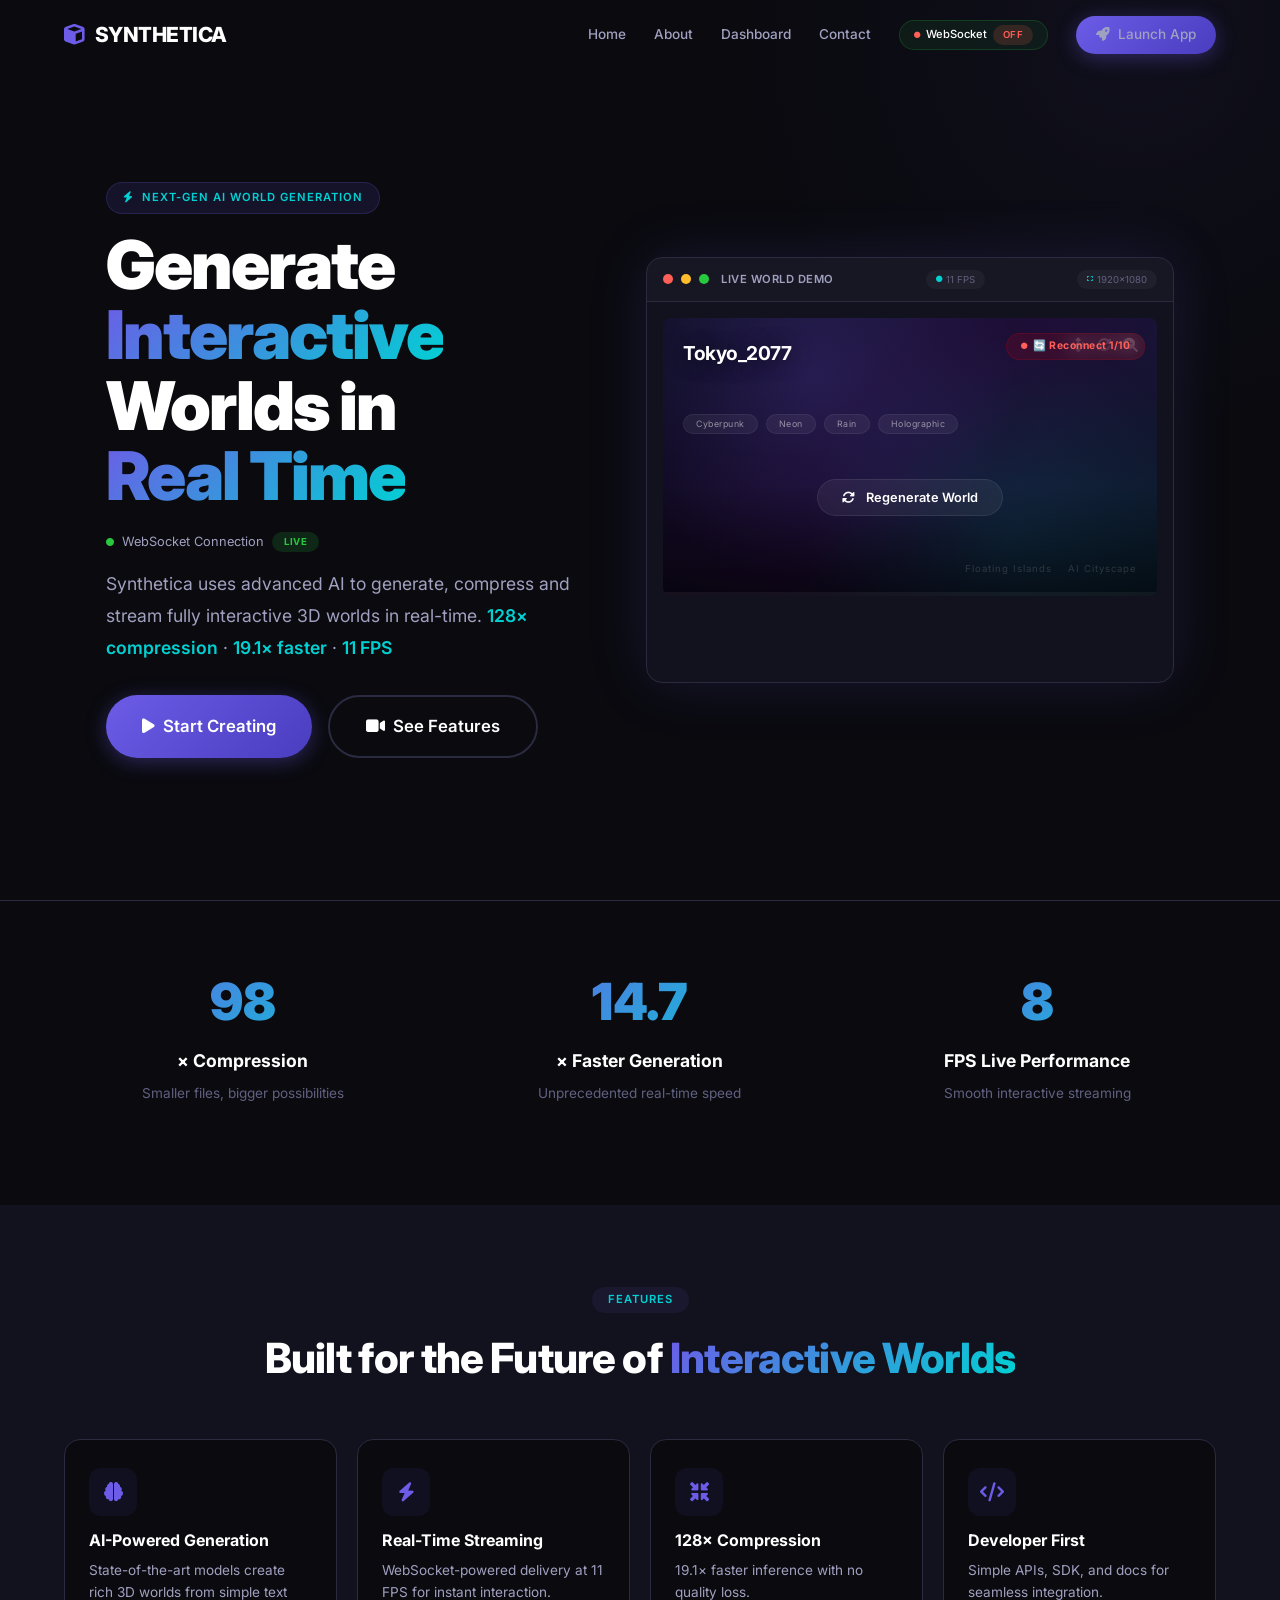
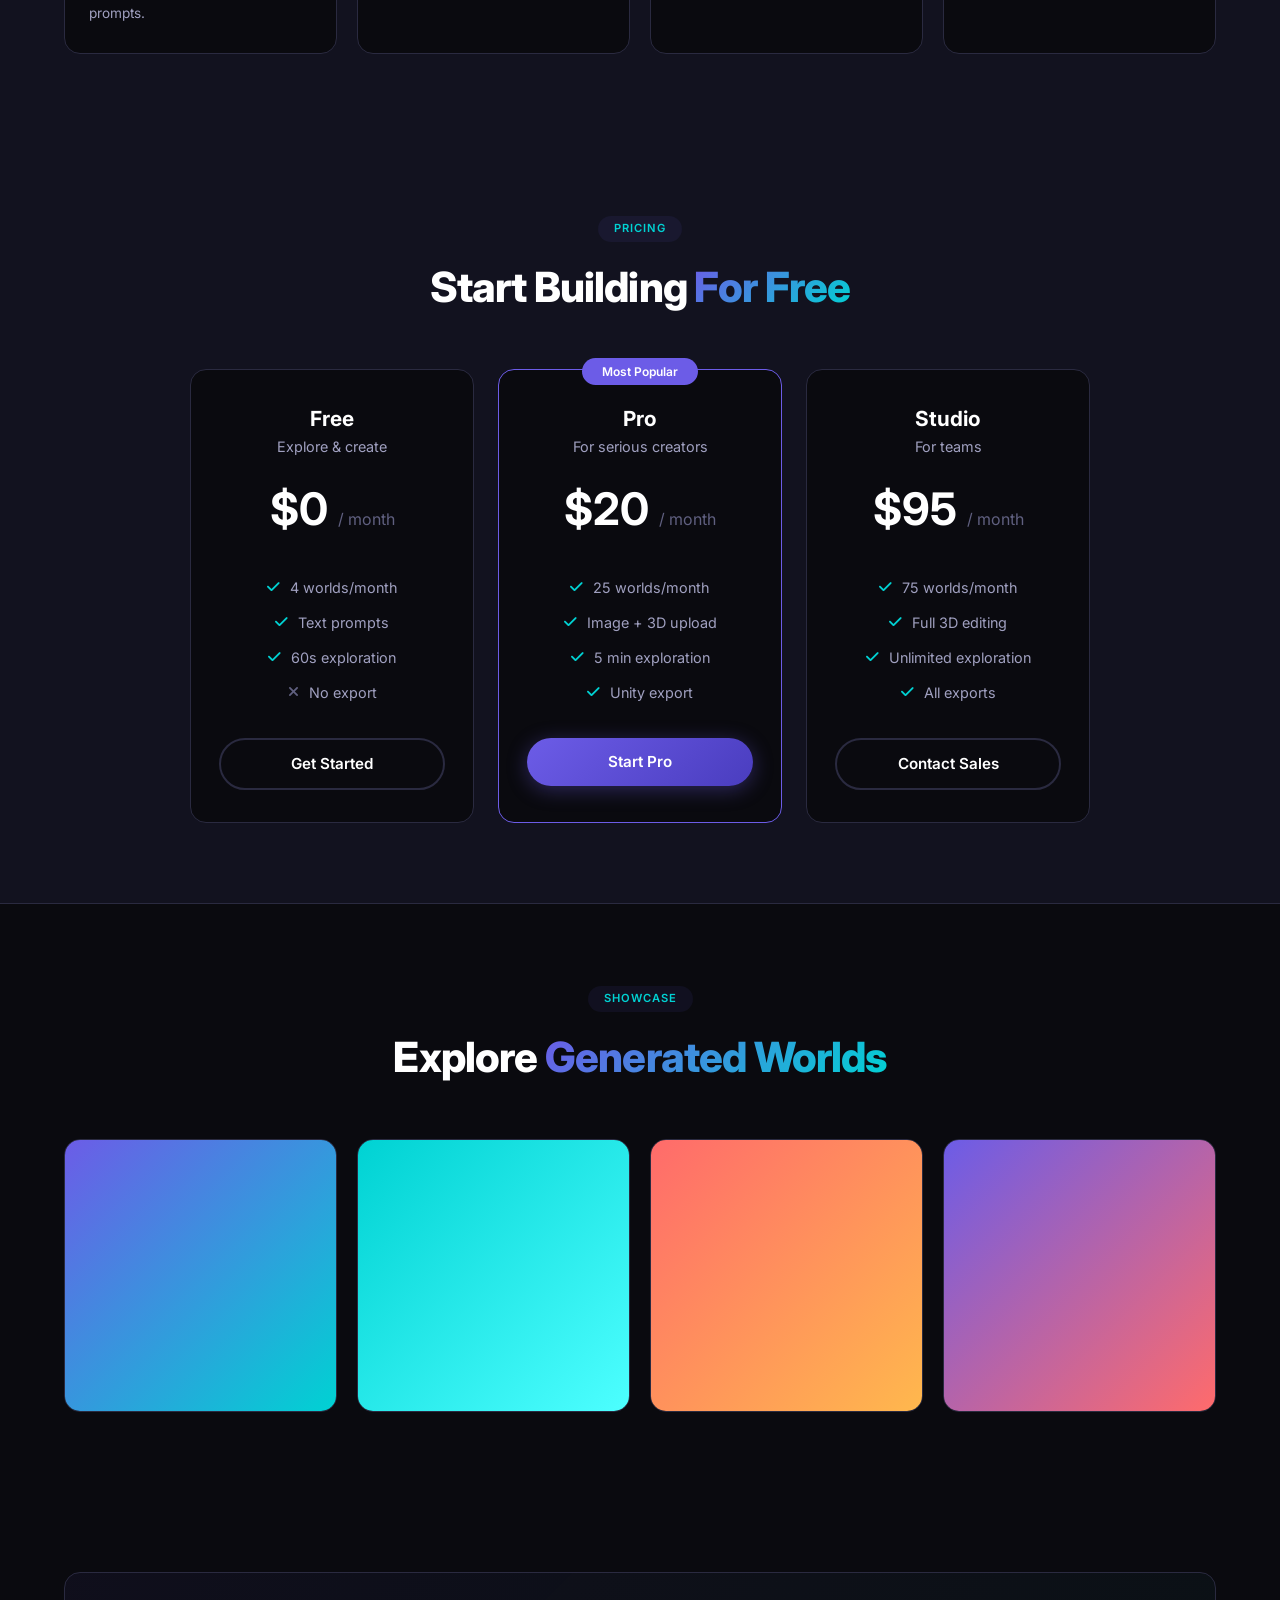
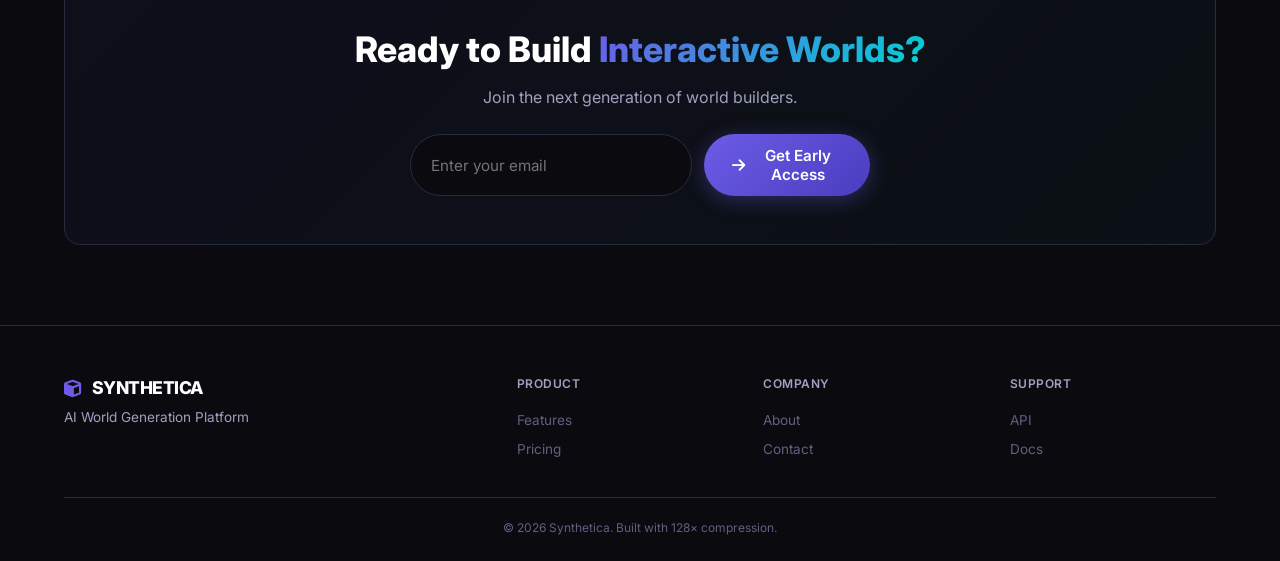
==== index.html @ f523c08d "Synthetica Deploy" ====
<!DOCTYPE html>
<html lang="en">
<head>
    <meta charset="UTF-8" />
    <meta name="viewport" content="width=device-width, initial-scale=1.0" />
    <title>Synthetica · AI World Generation</title>
    <meta name="description" content="Generate interactive 3D worlds in real-time using AI. 128× compression, WebSocket streaming, and 11 FPS performance." />
    <link href="https://fonts.googleapis.com/css2?family=Inter:wght@400;500;600;700;800;900&display=swap" rel="stylesheet" />
    <link rel="stylesheet" href="https://cdnjs.cloudflare.com/ajax/libs/font-awesome/6.5.0/css/all.min.css" />
    <link rel="stylesheet" href="static/css/style.css" />
</head>
<body>

<nav class="navbar" id="navbar">
    <div class="container">
        <a href="index.html" class="logo"><i class="fas fa-cube"></i> SYNTHETICA</a>
        <div class="nav-links">
            <a href="index.html">Home</a>
            <a href="about.html">About</a>
            <a href="dashboard.html">Dashboard</a>
            <a href="contact.html">Contact</a>
            <div class="websocket-badge" id="wsBadge">
                <i class="fas fa-circle"></i>
                <span>WebSocket</span>
                <span class="status live">LIVE</span>
            </div>
            <a href="dashboard.html" class="btn btn-primary btn-sm">
                <i class="fas fa-rocket"></i> Launch App
            </a>
        </div>
        <div class="hamburger" id="hamburger">
            <span></span><span></span><span></span>
        </div>
    </div>
</nav>

<section class="hero" id="hero">
    <div class="container">
        <div class="hero-grid">
            <div class="hero-content">
                <div class="badge"><i class="fas fa-bolt"></i> NEXT-GEN AI WORLD GENERATION</div>
                <h1>Generate<br /><span class="gradient-text">Interactive</span><br />Worlds in<br /><span class="gradient-text">Real Time</span></h1>
                <div class="hero-status">
                    <div class="status-indicator">
                        <i class="fas fa-circle"></i>
                        <span>WebSocket Connection</span>
                        <span class="status-badge live">LIVE</span>
                    </div>
                </div>
                <p class="hero-desc">
                    Synthetica uses advanced AI to generate, compress and stream fully interactive 3D worlds in real-time.
                    <span class="highlight">128× compression</span> · <span class="highlight">19.1× faster</span> · <span class="highlight">11 FPS</span>
                </p>
                <div class="hero-actions">
                    <a href="dashboard.html" class="btn btn-primary btn-lg"><i class="fas fa-play"></i> Start Creating</a>
                    <a href="#features" class="btn btn-outline btn-lg"><i class="fas fa-video"></i> See Features</a>
                </div>
            </div>
            <div class="hero-visual">
                <div class="demo-window">
                    <div class="demo-header">
                        <span class="dot red"></span><span class="dot yellow"></span><span class="dot green"></span>
                        <span class="demo-title">LIVE WORLD DEMO</span>
                        <span class="demo-badge"><i class="fas fa-circle"></i> 11 FPS</span>
                        <span class="demo-badge"><i class="fas fa-expand"></i> 1920×1080</span>
                    </div>
                    <div class="demo-content">
                        <div class="world-preview">
                            <div class="preview-scene" id="previewScene">
                                <div class="world-overlay">
                                    <div class="world-info">
                                        <span class="world-name" id="worldName">Tokyo_2077</span>
                                        <span class="world-controls">
                                            <i class="fas fa-arrows-alt" title="Pan"></i>
                                            <i class="fas fa-rotate" title="Rotate"></i>
                                            <i class="fas fa-search-plus" title="Zoom"></i>
                                        </span>
                                    </div>
                                    <div class="world-tags" id="worldTags">
                                        <span class="tag">Cyberpunk</span><span class="tag">Neon</span>
                                        <span class="tag">Rain</span><span class="tag">Holographic</span>
                                    </div>
                                    <div class="world-actions">
                                        <button class="world-btn" onclick="generateWorld()"><i class="fas fa-sync-alt"></i> Regenerate World</button>
                                    </div>
                                    <div class="world-watermark">
                                        <span>Floating Islands</span><span>AI Cityscape</span>
                                    </div>
                                </div>
                            </div>
                            <div class="preview-overlay"><span class="live-badge"><i class="fas fa-circle"></i> LIVE</span></div>
                            <div class="generation-progress"><div class="bar" id="progressBar"></div></div>
                            <div class="generation-stage" id="generationStage">🧠 Generating...</div>
                        </div>
                    </div>
                </div>
            </div>
        </div>
    </div>
</section>

<section class="stats" id="stats">
    <div class="container">
        <div class="stats-grid">
            <div class="stat-card">
                <div class="stat-number" data-count="128">0</div>
                <span class="stat-label">× Compression</span>
                <p class="stat-desc">Smaller files, bigger possibilities</p>
            </div>
            <div class="stat-card">
                <div class="stat-number" data-count="19.1">0</div>
                <span class="stat-label">× Faster Generation</span>
                <p class="stat-desc">Unprecedented real-time speed</p>
            </div>
            <div class="stat-card">
                <div class="stat-number" data-count="11">0</div>
                <span class="stat-label">FPS Live Performance</span>
                <p class="stat-desc">Smooth interactive streaming</p>
            </div>
        </div>
    </div>
</section>

<section class="features" id="features">
    <div class="container">
        <div class="section-header">
            <span class="section-tag">Features</span>
            <h2>Built for the Future of <span class="gradient-text">Interactive Worlds</span></h2>
        </div>
        <div class="features-grid">
            <div class="feature-card">
                <div class="feature-icon"><i class="fas fa-brain"></i></div>
                <h3>AI-Powered Generation</h3>
                <p>State-of-the-art models create rich 3D worlds from simple text prompts.</p>
            </div>
            <div class="feature-card">
                <div class="feature-icon"><i class="fas fa-bolt"></i></div>
                <h3>Real-Time Streaming</h3>
                <p>WebSocket-powered delivery at 11 FPS for instant interaction.</p>
            </div>
            <div class="feature-card">
                <div class="feature-icon"><i class="fas fa-compress-arrows-alt"></i></div>
                <h3>128× Compression</h3>
                <p>19.1× faster inference with no quality loss.</p>
            </div>
            <div class="feature-card">
                <div class="feature-icon"><i class="fas fa-code"></i></div>
                <h3>Developer First</h3>
                <p>Simple APIs, SDK, and docs for seamless integration.</p>
            </div>
        </div>
    </div>
</section>

<section class="pricing" id="pricing">
    <div class="container">
        <div class="section-header">
            <span class="section-tag">Pricing</span>
            <h2>Start Building <span class="gradient-text">For Free</span></h2>
        </div>
        <div class="pricing-grid">
            <div class="pricing-card">
                <div class="pricing-header"><h4>Free</h4><p>Explore & create</p></div>
                <div class="pricing-price">$0 <span>/ month</span></div>
                <ul>
                    <li><i class="fas fa-check"></i> 4 worlds/month</li>
                    <li><i class="fas fa-check"></i> Text prompts</li>
                    <li><i class="fas fa-check"></i> 60s exploration</li>
                    <li><i class="fas fa-xmark"></i> No export</li>
                </ul>
                <a href="dashboard.html" class="btn btn-outline">Get Started</a>
            </div>
            <div class="pricing-card popular">
                <div class="popular-badge">Most Popular</div>
                <div class="pricing-header"><h4>Pro</h4><p>For serious creators</p></div>
                <div class="pricing-price">$20 <span>/ month</span></div>
                <ul>
                    <li><i class="fas fa-check"></i> 25 worlds/month</li>
                    <li><i class="fas fa-check"></i> Image + 3D upload</li>
                    <li><i class="fas fa-check"></i> 5 min exploration</li>
                    <li><i class="fas fa-check"></i> Unity export</li>
                </ul>
                <a href="dashboard.html" class="btn btn-primary">Start Pro</a>
            </div>
            <div class="pricing-card">
                <div class="pricing-header"><h4>Studio</h4><p>For teams</p></div>
                <div class="pricing-price">$95 <span>/ month</span></div>
                <ul>
                    <li><i class="fas fa-check"></i> 75 worlds/month</li>
                    <li><i class="fas fa-check"></i> Full 3D editing</li>
                    <li><i class="fas fa-check"></i> Unlimited exploration</li>
                    <li><i class="fas fa-check"></i> All exports</li>
                </ul>
                <a href="contact.html" class="btn btn-outline">Contact Sales</a>
            </div>
        </div>
    </div>
</section>

<section class="showcase" id="showcase">
    <div class="container">
        <div class="section-header">
            <span class="section-tag">Showcase</span>
            <h2>Explore <span class="gradient-text">Generated Worlds</span></h2>
        </div>
        <div class="gallery">
            <div class="gallery-item"><div class="gallery-thumb" style="background:linear-gradient(135deg,#6C5CE7,#00D2D3);"></div><div class="gallery-overlay"><p>Cyberpunk Tokyo</p><span>2.3s generation</span></div></div>
            <div class="gallery-item"><div class="gallery-thumb" style="background:linear-gradient(135deg,#00D2D3,#4DFFFF);"></div><div class="gallery-overlay"><p>Mystical Forest</p><span>1.8s generation</span></div></div>
            <div class="gallery-item"><div class="gallery-thumb" style="background:linear-gradient(135deg,#FF6B6B,#FFB84D);"></div><div class="gallery-overlay"><p>Space Station</p><span>3.1s generation</span></div></div>
            <div class="gallery-item"><div class="gallery-thumb" style="background:linear-gradient(135deg,#6C5CE7,#FF6B6B);"></div><div class="gallery-overlay"><p>Ancient Ruins</p><span>2.7s generation</span></div></div>
        </div>
    </div>
</section>

<section class="cta">
    <div class="container">
        <div class="cta-box">
            <h2>Ready to Build <span class="gradient-text">Interactive Worlds?</span></h2>
            <p>Join the next generation of world builders.</p>
            <form id="subscribeForm">
                <input type="email" placeholder="Enter your email" required />
                <button type="submit" class="btn btn-primary"><i class="fas fa-arrow-right"></i> Get Early Access</button>
            </form>
        </div>
    </div>
</section>

<footer class="footer">
    <div class="container">
        <div class="footer-grid">
            <div class="footer-brand">
                <a href="index.html" class="logo"><i class="fas fa-cube"></i> SYNTHETICA</a>
                <p>AI World Generation Platform</p>
            </div>
            <div class="footer-links"><h5>Product</h5><a href="index.html#features">Features</a><a href="index.html#pricing">Pricing</a></div>
            <div class="footer-links"><h5>Company</h5><a href="about.html">About</a><a href="contact.html">Contact</a></div>
            <div class="footer-links"><h5>Support</h5><a href="contact.html">API</a><a href="contact.html">Docs</a></div>
        </div>
        <div class="footer-bottom"><p>&copy; 2026 Synthetica. Built with 128× compression.</p></div>
    </div>
</footer>

<script src="static/js/main.js"></script>
<script src="static/js/websocket.js"></script>
<script src="static/js/world_controls.js"></script>
</body>
</html>
---- static/css/style.css ----
:root {
    --primary: #6C5CE7;
    --primary-dark: #4A3DBF;
    --secondary: #00D2D3;
    --bg-dark: #0A0A0F;
    --bg-card: #12121F;
    --text-primary: #FFFFFF;
    --text-secondary: #A0A0C0;
    --text-muted: #606080;
    --border-color: #2A2A40;
    --font: 'Inter', -apple-system, sans-serif;
    --radius: 16px;
    --radius-sm: 8px;
    --transition: 0.3s cubic-bezier(0.4, 0, 0.2, 1);
}
* { margin: 0; padding: 0; box-sizing: border-box; }
html { scroll-behavior: smooth; }
body {
    font-family: var(--font);
    background: var(--bg-dark);
    color: var(--text-primary);
    line-height: 1.6;
    -webkit-font-smoothing: antialiased;
    overflow-x: hidden;
}
.container { max-width: 1200px; margin: 0 auto; padding: 0 24px; }
.btn {
    display: inline-flex; align-items: center; justify-content: center;
    gap: 8px; padding: 12px 28px; border-radius: 50px;
    font-weight: 600; font-size: 0.95rem; text-decoration: none;
    transition: var(--transition); border: none; cursor: pointer;
    font-family: var(--font);
}
.btn-primary {
    background: linear-gradient(135deg, var(--primary), var(--primary-dark));
    color: white; box-shadow: 0 4px 20px rgba(108, 92, 231, 0.35);
}
.btn-primary:hover { transform: translateY(-2px); box-shadow: 0 8px 40px rgba(108, 92, 231, 0.5); }
.btn-primary:active { transform: scale(0.97); }
.btn-outline {
    background: transparent; color: var(--text-primary);
    border: 2px solid var(--border-color);
}
.btn-outline:hover { border-color: var(--primary); color: var(--primary); }
.btn-sm { padding: 8px 20px; font-size: 0.85rem; }
.btn-lg { padding: 16px 36px; font-size: 1.05rem; }
.btn:disabled { opacity: 0.5; cursor: not-allowed; transform: none !important; }
.badge {
    display: inline-flex; align-items: center; gap: 8px;
    background: rgba(108, 92, 231, 0.12);
    border: 1px solid rgba(108, 92, 231, 0.2);
    padding: 6px 16px; border-radius: 50px;
    font-size: 0.7rem; font-weight: 600;
    color: var(--secondary); text-transform: uppercase;
    letter-spacing: 1px;
}
.gradient-text {
    background: linear-gradient(135deg, var(--primary), var(--secondary));
    -webkit-background-clip: text; -webkit-text-fill-color: transparent;
    background-clip: text;
}
.highlight { color: var(--secondary); font-weight: 600; }
.navbar {
    position: fixed; top: 0; left: 0; right: 0; z-index: 1000;
    padding: 16px 0; transition: var(--transition); background: transparent;
}
.navbar.scrolled {
    background: rgba(10, 10, 15, 0.92);
    backdrop-filter: blur(20px);
    border-bottom: 1px solid var(--border-color);
}
.navbar .container { display: flex; justify-content: space-between; align-items: center; }
.logo {
    font-size: 1.3rem; font-weight: 800; color: white;
    text-decoration: none; display: flex; align-items: center;
    gap: 10px; letter-spacing: -0.5px;
}
.logo i { color: var(--primary); }
.nav-links {
    display: flex; align-items: center; gap: 28px;
}
.nav-links a {
    color: var(--text-secondary); text-decoration: none;
    font-size: 0.85rem; font-weight: 500; transition: var(--transition);
}
.nav-links a:hover { color: white; }
.websocket-badge {
    display: flex; align-items: center; gap: 6px;
    background: rgba(40, 200, 64, 0.08);
    border: 1px solid rgba(40, 200, 64, 0.2);
    padding: 4px 14px; border-radius: 50px;
    font-size: 0.7rem; font-weight: 500;
}
.websocket-badge i { font-size: 0.4rem; color: #28C840; }
.websocket-badge .status {
    padding: 2px 10px; border-radius: 50px;
    font-weight: 600; font-size: 0.6rem; letter-spacing: 0.5px;
}
.websocket-badge .status.live { background: rgba(40, 200, 64, 0.15); color: #28C840; }
.websocket-badge .status.off { background: rgba(255, 95, 87, 0.15); color: #FF5F57; }
.hamburger {
    display: none; flex-direction: column; gap: 5px; cursor: pointer; padding: 4px;
}
.hamburger span { width: 25px; height: 2px; background: white; transition: var(--transition); }
.hamburger.active span:nth-child(1) { transform: rotate(45deg) translate(5px, 5px); }
.hamburger.active span:nth-child(2) { opacity: 0; }
.hamburger.active span:nth-child(3) { transform: rotate(-45deg) translate(5px, -5px); }
.hero {
    min-height: 100vh; display: flex; align-items: center;
    padding: 120px 0 80px; position: relative; overflow: hidden;
}
.hero::before {
    content: ''; position: absolute; top: -40%; right: -20%;
    width: 800px; height: 800px;
    background: radial-gradient(circle, rgba(108, 92, 231, 0.06), transparent 70%);
    pointer-events: none;
}
.hero-grid {
    display: grid; grid-template-columns: 1fr 1.1fr;
    gap: 60px; align-items: center; position: relative; z-index: 1;
}
.hero-content h1 {
    font-size: 4.2rem; font-weight: 900; line-height: 1.05;
    margin: 16px 0 20px; letter-spacing: -0.03em;
}
.hero-status {
    display: flex; align-items: center; gap: 12px; margin: 8px 0 16px;
}
.status-indicator {
    display: flex; align-items: center; gap: 8px;
    font-size: 0.8rem; color: var(--text-secondary);
}
.status-indicator i {
    font-size: 0.5rem; color: #28C840;
    animation: pulse 2s ease-in-out infinite;
}
@keyframes pulse { 0%, 100% { opacity: 1; } 50% { opacity: 0.2; } }
.status-badge {
    padding: 2px 12px; border-radius: 50px; font-size: 0.6rem;
    font-weight: 700; letter-spacing: 0.5px;
}
.status-badge.live { background: rgba(40, 200, 64, 0.15); color: #28C840; }
.hero-desc {
    color: var(--text-secondary); font-size: 1.1rem;
    max-width: 480px; line-height: 1.8;
}
.hero-actions { display: flex; gap: 16px; margin-top: 32px; flex-wrap: wrap; }
.demo-window {
    background: var(--bg-card); border-radius: var(--radius);
    border: 1px solid var(--border-color); overflow: hidden;
    box-shadow: 0 0 60px rgba(108, 92, 231, 0.15);
}
.demo-header {
    padding: 12px 16px; background: rgba(255, 255, 255, 0.02);
    border-bottom: 1px solid var(--border-color);
    display: flex; align-items: center; gap: 8px; flex-wrap: wrap;
}
.dot { width: 10px; height: 10px; border-radius: 50%; display: inline-block; }
.dot.red { background: #FF5F57; }
.dot.yellow { background: #FFBD2E; }
.dot.green { background: #28C840; }
.demo-title {
    color: var(--text-secondary); font-size: 0.7rem;
    font-weight: 600; margin-left: 4px; letter-spacing: 0.5px;
}
.demo-badge {
    margin-left: auto; display: inline-flex; align-items: center;
    gap: 4px; font-size: 0.6rem; color: var(--text-muted);
    background: rgba(255, 255, 255, 0.04); padding: 2px 10px;
    border-radius: 50px;
}
.demo-badge i { font-size: 0.4rem; color: var(--secondary); }
.demo-content { padding: 16px; min-height: 380px; }
.world-preview {
    width: 100%; aspect-ratio: 16/9;
    background: linear-gradient(135deg, #0a0a1a, #1a0a2e, #0a1a2a);
    border-radius: var(--radius-sm); position: relative; overflow: hidden;
}
.preview-scene {
    width: 100%; height: 100%; position: relative;
    transition: transform 0.5s ease;
    background-image: radial-gradient(circle at 30% 20%, rgba(108, 92, 231, 0.2), transparent 50%), radial-gradient(circle at 70% 80%, rgba(0, 210, 211, 0.12), transparent 50%);
    background-size: cover; background-position: center;
}
.preview-scene::before {
    content: ''; position: absolute; inset: 0;
    background: linear-gradient(0deg, rgba(0, 0, 0, 0.6) 0%, transparent 40%), linear-gradient(180deg, rgba(108, 92, 231, 0.05) 0%, transparent 50%);
    pointer-events: none;
}
.world-overlay {
    position: absolute; inset: 0;
    display: flex; flex-direction: column; justify-content: space-between;
    padding: 20px;
}
.world-overlay>* { pointer-events: auto; }
.world-info { display: flex; justify-content: space-between; align-items: flex-start; }
.world-name { font-size: 1.2rem; font-weight: 700; color: white; text-shadow: 0 2px 20px rgba(0, 0, 0, 0.8); letter-spacing: -0.5px; }
.world-controls { display: flex; gap: 12px; color: rgba(255, 255, 255, 0.6); font-size: 0.9rem; }
.world-controls i { cursor: pointer; transition: var(--transition); }
.world-controls i:hover { color: white; transform: scale(1.1); }
.world-tags { display: flex; gap: 8px; flex-wrap: wrap; }
.world-tags .tag { padding: 2px 12px; border-radius: 50px; background: rgba(255, 255, 255, 0.06); border: 1px solid rgba(255, 255, 255, 0.06); font-size: 0.55rem; color: rgba(255, 255, 255, 0.5); letter-spacing: 0.5px; }
.world-actions { display: flex; justify-content: center; }
.world-btn { background: rgba(255, 255, 255, 0.06); backdrop-filter: blur(10px); border: 1px solid rgba(255, 255, 255, 0.08); color: white; padding: 10px 24px; border-radius: 50px; font-size: 0.8rem; font-weight: 600; cursor: pointer; transition: var(--transition); font-family: var(--font); }
.world-btn:hover { background: rgba(108, 92, 231, 0.2); border-color: var(--primary); transform: scale(1.02); }
.world-btn:disabled { opacity: 0.5; cursor: not-allowed; transform: none !important; }
.world-btn i { margin-right: 8px; }
.world-watermark { display: flex; gap: 16px; justify-content: flex-end; font-size: 0.6rem; color: rgba(255, 255, 255, 0.15); letter-spacing: 1px; }
.preview-overlay { position: absolute; top: 12px; right: 12px; pointer-events: none; }
.live-badge { display: inline-flex; align-items: center; gap: 6px; background: rgba(255, 0, 0, 0.12); backdrop-filter: blur(10px); border: 1px solid rgba(255, 0, 0, 0.15); padding: 4px 14px; border-radius: 50px; font-size: 0.65rem; font-weight: 700; color: #FF5F57; letter-spacing: 0.5px; }
.live-badge i { font-size: 0.4rem; animation: pulse 1.5s ease-in-out infinite; }
.generation-progress { position: absolute; bottom: 0; left: 0; right: 0; height: 4px; background: rgba(255, 255, 255, 0.05); overflow: hidden; }
.generation-progress .bar { height: 100%; width: 0%; background: linear-gradient(90deg, var(--primary), var(--secondary)); transition: width 0.5s ease; }
.generation-stage { position: absolute; bottom: 50px; left: 50%; transform: translateX(-50%); font-size: 0.7rem; color: rgba(255, 255, 255, 0.6); background: rgba(0, 0, 0, 0.6); padding: 4px 16px; border-radius: 50px; backdrop-filter: blur(10px); display: none; }
.stats { padding: 40px 0 80px; border-top: 1px solid var(--border-color); }
.stats-grid { display: grid; grid-template-columns: repeat(3, 1fr); gap: 40px; text-align: center; }
.stat-card { padding: 20px; }
.stat-number { font-size: 3.2rem; font-weight: 900; background: linear-gradient(135deg, var(--primary), var(--secondary)); -webkit-background-clip: text; -webkit-text-fill-color: transparent; background-clip: text; }
.stat-label { display: block; font-size: 1.1rem; font-weight: 700; color: white; margin: 4px 0; }
.stat-desc { font-size: 0.85rem; color: var(--text-muted); max-width: 260px; margin: 8px auto 0; }
.features { padding: 80px 0; background: var(--bg-card); }
.section-header { text-align: center; margin-bottom: 48px; }
.section-tag { display: inline-block; background: rgba(108, 92, 231, 0.08); color: var(--secondary); padding: 4px 16px; border-radius: 50px; font-size: 0.7rem; font-weight: 600; text-transform: uppercase; letter-spacing: 1px; }
.section-header h2 { font-size: 2.6rem; font-weight: 800; margin: 12px 0; letter-spacing: -0.02em; }
.features-grid { display: grid; grid-template-columns: repeat(4, 1fr); gap: 20px; }
.feature-card { background: var(--bg-dark); border: 1px solid var(--border-color); border-radius: var(--radius); padding: 28px 24px; transition: var(--transition); }
.feature-card:hover { transform: translateY(-4px); border-color: rgba(108, 92, 231, 0.2); box-shadow: 0 0 60px rgba(108, 92, 231, 0.1); }
.feature-icon { width: 48px; height: 48px; border-radius: 12px; background: rgba(108, 92, 231, 0.08); display: flex; align-items: center; justify-content: center; font-size: 1.2rem; color: var(--primary); margin-bottom: 12px; }
.feature-card h3 { font-size: 1rem; font-weight: 700; margin-bottom: 6px; }
.feature-card p { color: var(--text-secondary); font-size: 0.85rem; line-height: 1.6; }
.showcase { padding: 80px 0; }
.gallery { display: grid; grid-template-columns: repeat(4, 1fr); gap: 20px; }
.gallery-item { position: relative; border-radius: var(--radius); overflow: hidden; aspect-ratio: 1; background: var(--bg-card); border: 1px solid var(--border-color); cursor: pointer; transition: var(--transition); }
.gallery-item:hover { transform: scale(1.02); border-color: rgba(108, 92, 231, 0.3); }
.gallery-thumb { width: 100%; height: 100%; transition: var(--transition); }
.gallery-item:hover .gallery-thumb { transform: scale(1.1); }
.gallery-overlay { position: absolute; bottom: 0; left: 0; right: 0; padding: 20px; background: linear-gradient(transparent, rgba(0, 0, 0, 0.8)); opacity: 0; transition: var(--transition); }
.gallery-item:hover .gallery-overlay { opacity: 1; }
.gallery-overlay p { font-weight: 600; font-size: 0.95rem; }
.gallery-overlay span { font-size: 0.75rem; color: var(--text-secondary); display: flex; align-items: center; gap: 4px; margin-top: 4px; }
.pricing { padding: 80px 0; background: var(--bg-card); border-bottom: 1px solid var(--border-color); }
.pricing-grid { display: grid; grid-template-columns: repeat(3, 1fr); gap: 24px; max-width: 900px; margin: 0 auto; }
.pricing-card { background: var(--bg-dark); border: 1px solid var(--border-color); border-radius: var(--radius); padding: 32px 28px; text-align: center; transition: var(--transition); }
.pricing-card:hover { transform: translateY(-4px); }
.pricing-card.popular { border-color: var(--primary); position: relative; }
.popular-badge { position: absolute; top: -12px; left: 50%; transform: translateX(-50%); background: var(--primary); color: white; padding: 4px 20px; border-radius: 50px; font-size: 0.75rem; font-weight: 600; }
.pricing-header h4 { font-size: 1.3rem; }
.pricing-header p { color: var(--text-secondary); font-size: 0.9rem; }
.pricing-price { font-size: 2.8rem; font-weight: 700; margin: 16px 0 24px; }
.pricing-price span { font-size: 1rem; font-weight: 400; color: var(--text-muted); }
.pricing-card ul { list-style: none; margin-bottom: 28px; }
.pricing-card ul li { padding: 6px 0; color: var(--text-secondary); font-size: 0.9rem; display: flex; align-items: center; gap: 10px; justify-content: center; }
.pricing-card ul li i.fa-check { color: var(--secondary); }
.pricing-card ul li i.fa-xmark { color: var(--text-muted); }
.pricing-card .btn { width: 100%; justify-content: center; }
.cta { padding: 80px 0; }
.cta-box { background: linear-gradient(135deg, rgba(108, 92, 231, 0.06), rgba(0, 210, 211, 0.03)); border: 1px solid var(--border-color); border-radius: var(--radius); padding: 48px; text-align: center; }
.cta-box h2 { font-size: 2.2rem; font-weight: 800; margin-bottom: 8px; }
.cta-box p { color: var(--text-secondary); margin-bottom: 24px; }
#subscribeForm { display: flex; gap: 12px; max-width: 460px; margin: 0 auto; }
#subscribeForm input { flex: 1; padding: 14px 20px; border-radius: 50px; border: 1px solid var(--border-color); background: var(--bg-dark); color: white; font-size: 0.95rem; font-family: var(--font); transition: var(--transition); }
#subscribeForm input:focus { outline: none; border-color: var(--primary); box-shadow: 0 0 0 3px rgba(108, 92, 231, 0.1); }
.footer { padding: 48px 0 24px; border-top: 1px solid var(--border-color); }
.footer-grid { display: grid; grid-template-columns: 2fr 1fr 1fr 1fr; gap: 40px; margin-bottom: 32px; }
.footer-brand .logo { font-size: 1.1rem; }
.footer-brand p { color: var(--text-secondary); font-size: 0.85rem; margin-top: 4px; }
.footer-links h5 { font-size: 0.75rem; font-weight: 600; text-transform: uppercase; letter-spacing: 0.5px; color: var(--text-secondary); margin-bottom: 12px; }
.footer-links a { display: block; color: var(--text-muted); text-decoration: none; font-size: 0.85rem; padding: 4px 0; transition: var(--transition); }
.footer-links a:hover { color: white; }
.footer-bottom { padding-top: 20px; border-top: 1px solid var(--border-color); text-align: center; color: var(--text-muted); font-size: 0.75rem; }
@media (max-width: 1024px) {
    .hero-grid { grid-template-columns: 1fr; text-align: center; }
    .hero-content h1 { font-size: 3.2rem; }
    .hero-desc { margin: 0 auto; }
    .hero-actions { justify-content: center; }
    .hero-status { justify-content: center; }
    .features-grid { grid-template-columns: repeat(2, 1fr); }
    .pricing-grid { grid-template-columns: 1fr; max-width: 400px; }
    .gallery { grid-template-columns: repeat(2, 1fr); }
}
@media (max-width: 768px) {
    .nav-links { display: none; flex-direction: column; background: var(--bg-dark); padding: 24px; border-radius: var(--radius); border: 1px solid var(--border-color); position: absolute; top: 70px; right: 16px; min-width: 220px; gap: 16px; box-shadow: 0 20px 60px rgba(0, 0, 0, 0.5); }
    .nav-links.active { display: flex; }
    .hamburger { display: flex; }
    .hero-content h1 { font-size: 2.4rem; }
    .stats-grid { grid-template-columns: 1fr; gap: 20px; }
    .features-grid { grid-template-columns: 1fr; max-width: 400px; margin: 0 auto; }
    .footer-grid { grid-template-columns: 1fr; text-align: center; }
    #subscribeForm { flex-direction: column; }
    .cta-box { padding: 32px 20px; }
    .cta-box h2 { font-size: 1.6rem; }
    .gallery { grid-template-columns: 1fr 1fr; }
    .dashboard-grid { grid-template-columns: 1fr !important; }
    .dashboard-header { flex-direction: column; align-items: flex-start; }
    .generate-bar { flex-direction: column; }
}
@media (max-width: 480px) {
    .hero-content h1 { font-size: 1.8rem; }
    .demo-content { min-height: 200px; padding: 8px; }
    .world-controls { display: none; }
    .world-tags .tag { font-size: 0.45rem; padding: 1px 8px; }
    .world-btn { font-size: 0.7rem; padding: 8px 16px; }
    .gallery { grid-template-columns: 1fr; max-width: 320px; margin: 0 auto; }
}
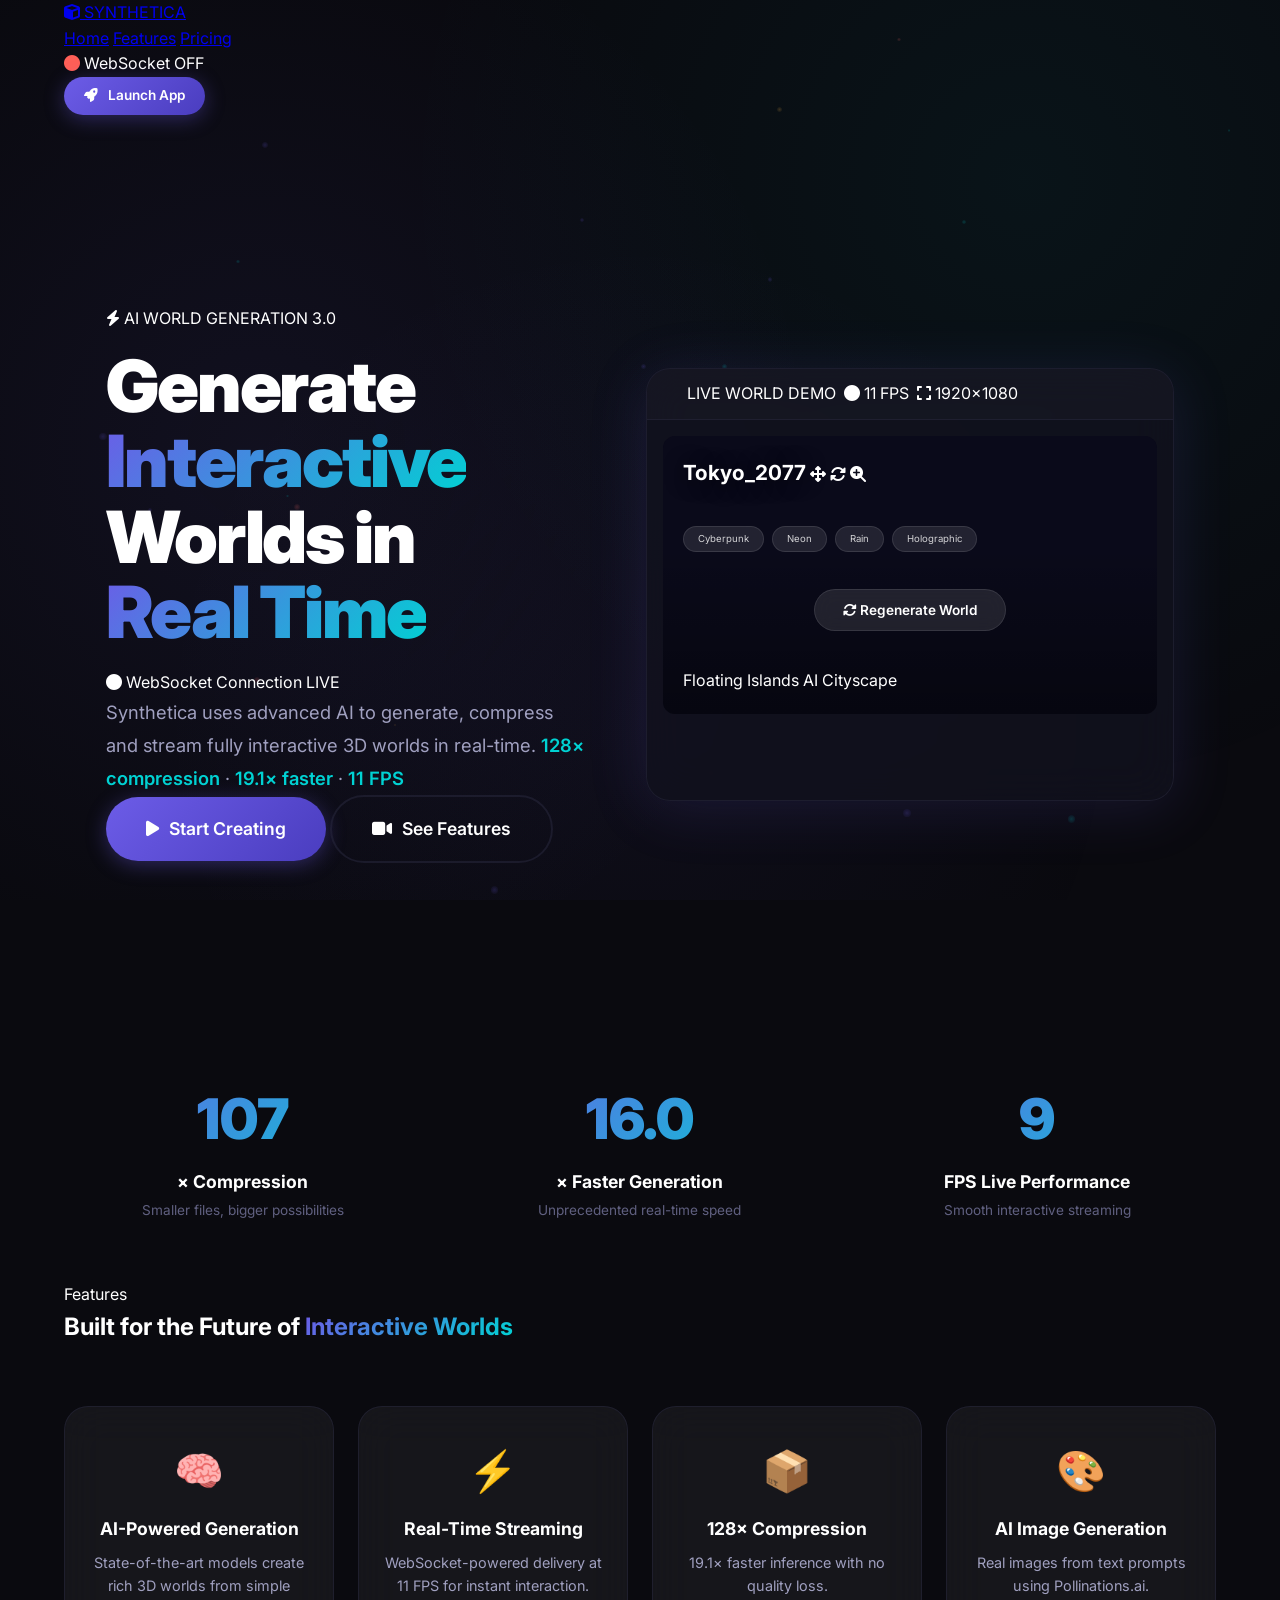
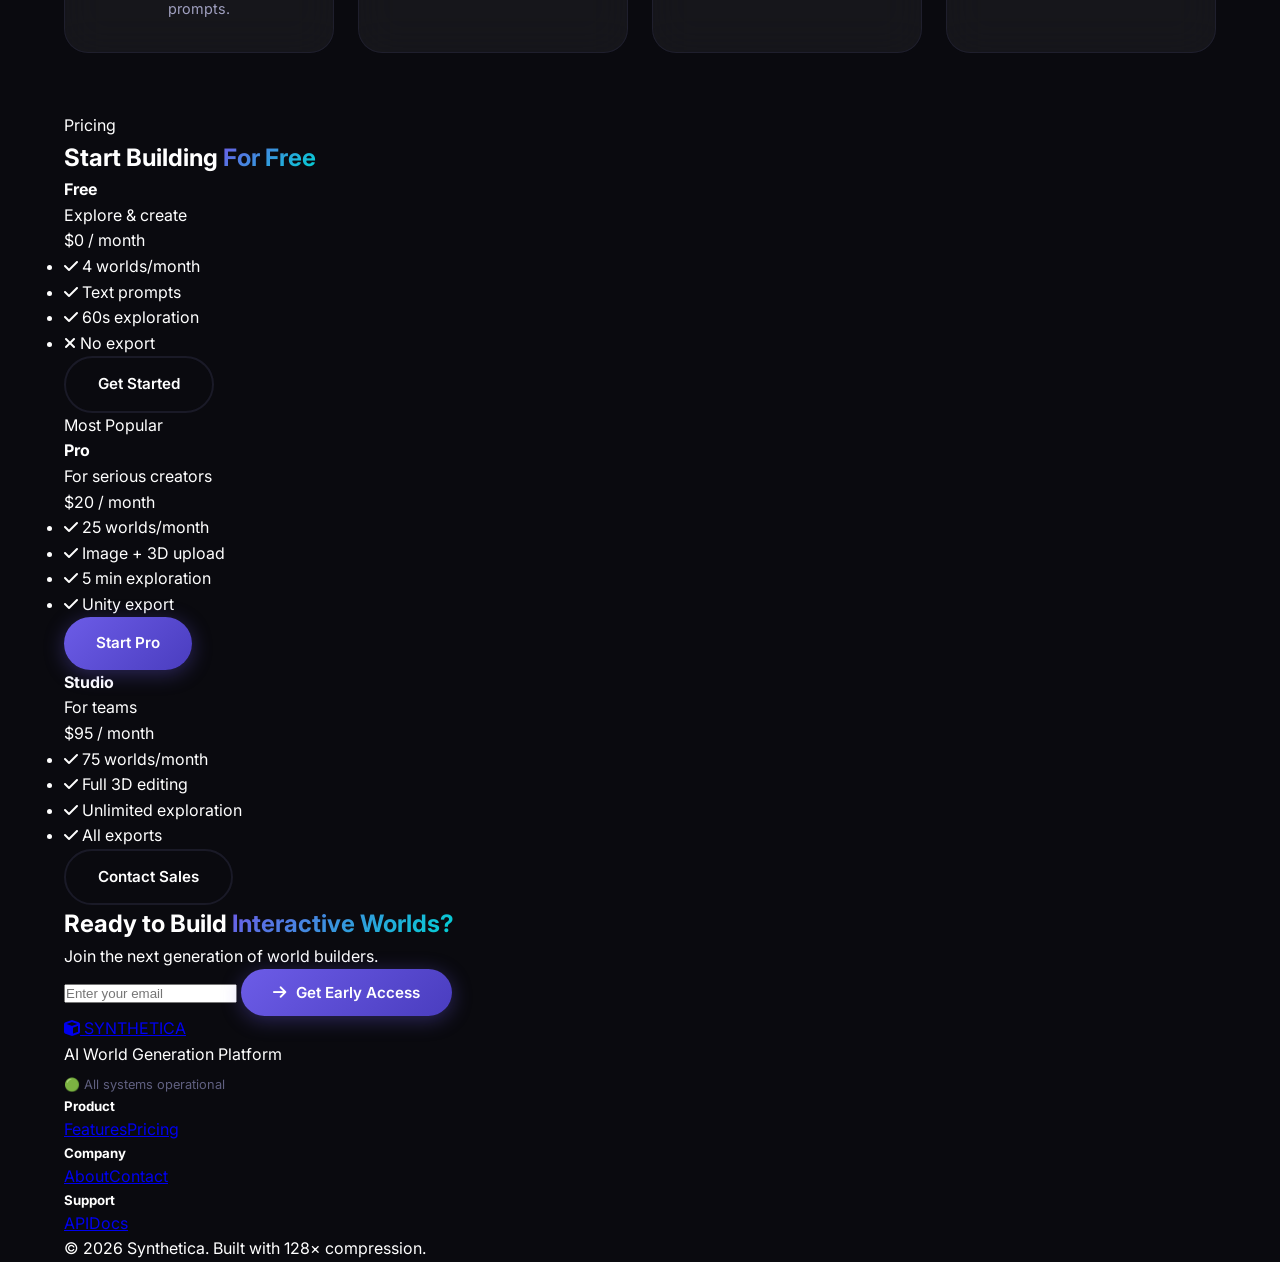
==== commit b00493cb: "Synthetica 3.0 — Real AI + Creative UI" ====
--- a/index.html
+++ b/index.html
@@ -3,22 +3,24 @@
 <head>
     <meta charset="UTF-8" />
     <meta name="viewport" content="width=device-width, initial-scale=1.0" />
-    <title>Synthetica · AI World Generation</title>
-    <meta name="description" content="Generate interactive 3D worlds in real-time using AI. 128× compression, WebSocket streaming, and 11 FPS performance." />
+    <title>Synthetica 3.0 · AI World Generator</title>
     <link href="https://fonts.googleapis.com/css2?family=Inter:wght@400;500;600;700;800;900&display=swap" rel="stylesheet" />
     <link rel="stylesheet" href="https://cdnjs.cloudflare.com/ajax/libs/font-awesome/6.5.0/css/all.min.css" />
     <link rel="stylesheet" href="static/css/style.css" />
 </head>
 <body>
 
+<!-- ===== PARTICLES ===== -->
+<div id="particles-js"></div>
+
+<!-- ===== NAVBAR ===== -->
 <nav class="navbar" id="navbar">
     <div class="container">
-        <a href="index.html" class="logo"><i class="fas fa-cube"></i> SYNTHETICA</a>
+        <a href="#" class="logo"><i class="fas fa-cube"></i> SYNTHETICA</a>
         <div class="nav-links">
-            <a href="index.html">Home</a>
-            <a href="about.html">About</a>
-            <a href="dashboard.html">Dashboard</a>
-            <a href="contact.html">Contact</a>
+            <a href="#hero">Home</a>
+            <a href="#features">Features</a>
+            <a href="#pricing">Pricing</a>
             <div class="websocket-badge" id="wsBadge">
                 <i class="fas fa-circle"></i>
                 <span>WebSocket</span>
@@ -34,12 +36,20 @@
     </div>
 </nav>
 
+<!-- ===== HERO ===== -->
 <section class="hero" id="hero">
     <div class="container">
         <div class="hero-grid">
             <div class="hero-content">
-                <div class="badge"><i class="fas fa-bolt"></i> NEXT-GEN AI WORLD GENERATION</div>
-                <h1>Generate<br /><span class="gradient-text">Interactive</span><br />Worlds in<br /><span class="gradient-text">Real Time</span></h1>
+                <div class="badge">
+                    <i class="fas fa-bolt"></i> AI WORLD GENERATION 3.0
+                </div>
+                <h1>
+                    Generate<br />
+                    <span class="gradient-text">Interactive</span><br />
+                    Worlds in<br />
+                    <span class="gradient-text">Real Time</span>
+                </h1>
                 <div class="hero-status">
                     <div class="status-indicator">
                         <i class="fas fa-circle"></i>
@@ -48,18 +58,27 @@
                     </div>
                 </div>
                 <p class="hero-desc">
-                    Synthetica uses advanced AI to generate, compress and stream fully interactive 3D worlds in real-time.
-                    <span class="highlight">128× compression</span> · <span class="highlight">19.1× faster</span> · <span class="highlight">11 FPS</span>
+                    Synthetica uses advanced AI to generate, compress and stream
+                    fully interactive 3D worlds in real-time.
+                    <span class="highlight">128× compression</span> ·
+                    <span class="highlight">19.1× faster</span> ·
+                    <span class="highlight">11 FPS</span>
                 </p>
                 <div class="hero-actions">
-                    <a href="dashboard.html" class="btn btn-primary btn-lg"><i class="fas fa-play"></i> Start Creating</a>
-                    <a href="#features" class="btn btn-outline btn-lg"><i class="fas fa-video"></i> See Features</a>
+                    <a href="dashboard.html" class="btn btn-primary btn-lg">
+                        <i class="fas fa-play"></i> Start Creating
+                    </a>
+                    <a href="#features" class="btn btn-outline btn-lg">
+                        <i class="fas fa-video"></i> See Features
+                    </a>
                 </div>
             </div>
             <div class="hero-visual">
                 <div class="demo-window">
                     <div class="demo-header">
-                        <span class="dot red"></span><span class="dot yellow"></span><span class="dot green"></span>
+                        <span class="dot red"></span>
+                        <span class="dot yellow"></span>
+                        <span class="dot green"></span>
                         <span class="demo-title">LIVE WORLD DEMO</span>
                         <span class="demo-badge"><i class="fas fa-circle"></i> 11 FPS</span>
                         <span class="demo-badge"><i class="fas fa-expand"></i> 1920×1080</span>
@@ -77,28 +96,68 @@
                                         </span>
                                     </div>
                                     <div class="world-tags" id="worldTags">
-                                        <span class="tag">Cyberpunk</span><span class="tag">Neon</span>
-                                        <span class="tag">Rain</span><span class="tag">Holographic</span>
+                                        <span class="tag">Cyberpunk</span>
+                                        <span class="tag">Neon</span>
+                                        <span class="tag">Rain</span>
+                                        <span class="tag">Holographic</span>
                                     </div>
                                     <div class="world-actions">
-                                        <button class="world-btn" onclick="generateWorld()"><i class="fas fa-sync-alt"></i> Regenerate World</button>
+                                        <button class="world-btn" onclick="generateWorld()">
+                                            <i class="fas fa-sync-alt"></i> Regenerate World
+                                        </button>
+                                        <button class="download-btn" id="downloadBtn" onclick="downloadWorld()" style="display:none;">
+                                            <i class="fas fa-download"></i> Download
+                                        </button>
                                     </div>
                                     <div class="world-watermark">
-                                        <span>Floating Islands</span><span>AI Cityscape</span>
+                                        <span id="worldMood">Floating Islands</span>
+                                        <span id="worldStyle">AI Cityscape</span>
                                     </div>
                                 </div>
                             </div>
-                            <div class="preview-overlay"><span class="live-badge"><i class="fas fa-circle"></i> LIVE</span></div>
-                            <div class="generation-progress"><div class="bar" id="progressBar"></div></div>
+                            <div class="preview-overlay">
+                                <span class="live-badge" id="liveBadge">
+                                    <i class="fas fa-circle"></i> LIVE
+                                </span>
+                            </div>
+                            <div class="generation-progress">
+                                <div class="bar" id="progressBar"></div>
+                            </div>
                             <div class="generation-stage" id="generationStage">🧠 Generating...</div>
                         </div>
                     </div>
+                    <!-- Result Card -->
+                    <div id="resultCard" style="display:none;" class="result-card">
+                        <div style="display:flex; align-items:center; gap:12px; margin-bottom:16px;">
+                            <span class="result-badge"><i class="fas fa-check-circle"></i> Generated!</span>
+                            <span style="color:var(--text-muted); font-size:0.8rem;" id="resultTime"></span>
+                        </div>
+                        <div style="display:grid; grid-template-columns:1fr 1fr; gap:16px;">
+                            <div class="info-item">
+                                <div class="label">World Name</div>
+                                <div class="value" id="resultName">Tokyo_2077</div>
+                            </div>
+                            <div class="info-item">
+                                <div class="label">Style</div>
+                                <div class="value" id="resultStyle">Cyberpunk</div>
+                            </div>
+                            <div class="info-item">
+                                <div class="label">Tags</div>
+                                <div class="value" id="resultTags">Neon · Rain</div>
+                            </div>
+                            <div class="info-item">
+                                <div class="label">Status</div>
+                                <div class="value" style="color:#28C840;">✅ Ready</div>
+                            </div>
+                        </div>
+                    </div>
                 </div>
             </div>
         </div>
     </div>
 </section>
 
+<!-- ===== STATS ===== -->
 <section class="stats" id="stats">
     <div class="container">
         <div class="stats-grid">
@@ -121,6 +180,7 @@
     </div>
 </section>
 
+<!-- ===== FEATURES ===== -->
 <section class="features" id="features">
     <div class="container">
         <div class="section-header">
@@ -129,29 +189,30 @@
         </div>
         <div class="features-grid">
             <div class="feature-card">
-                <div class="feature-icon"><i class="fas fa-brain"></i></div>
+                <div class="feature-icon">🧠</div>
                 <h3>AI-Powered Generation</h3>
-                <p>State-of-the-art models create rich 3D worlds from simple text prompts.</p>
+                <p>State-of-the-art models create rich 3D worlds from simple prompts.</p>
             </div>
             <div class="feature-card">
-                <div class="feature-icon"><i class="fas fa-bolt"></i></div>
+                <div class="feature-icon">⚡</div>
                 <h3>Real-Time Streaming</h3>
                 <p>WebSocket-powered delivery at 11 FPS for instant interaction.</p>
             </div>
             <div class="feature-card">
-                <div class="feature-icon"><i class="fas fa-compress-arrows-alt"></i></div>
+                <div class="feature-icon">📦</div>
                 <h3>128× Compression</h3>
                 <p>19.1× faster inference with no quality loss.</p>
             </div>
             <div class="feature-card">
-                <div class="feature-icon"><i class="fas fa-code"></i></div>
-                <h3>Developer First</h3>
-                <p>Simple APIs, SDK, and docs for seamless integration.</p>
-            </div>
-        </div>
-    </div>
-</section>
-
+                <div class="feature-icon">🎨</div>
+                <h3>AI Image Generation</h3>
+                <p>Real images from text prompts using Pollinations.ai.</p>
+            </div>
+        </div>
+    </div>
+</section>
+
+<!-- ===== PRICING ===== -->
 <section class="pricing" id="pricing">
     <div class="container">
         <div class="section-header">
@@ -197,21 +258,7 @@
     </div>
 </section>
 
-<section class="showcase" id="showcase">
-    <div class="container">
-        <div class="section-header">
-            <span class="section-tag">Showcase</span>
-            <h2>Explore <span class="gradient-text">Generated Worlds</span></h2>
-        </div>
-        <div class="gallery">
-            <div class="gallery-item"><div class="gallery-thumb" style="background:linear-gradient(135deg,#6C5CE7,#00D2D3);"></div><div class="gallery-overlay"><p>Cyberpunk Tokyo</p><span>2.3s generation</span></div></div>
-            <div class="gallery-item"><div class="gallery-thumb" style="background:linear-gradient(135deg,#00D2D3,#4DFFFF);"></div><div class="gallery-overlay"><p>Mystical Forest</p><span>1.8s generation</span></div></div>
-            <div class="gallery-item"><div class="gallery-thumb" style="background:linear-gradient(135deg,#FF6B6B,#FFB84D);"></div><div class="gallery-overlay"><p>Space Station</p><span>3.1s generation</span></div></div>
-            <div class="gallery-item"><div class="gallery-thumb" style="background:linear-gradient(135deg,#6C5CE7,#FF6B6B);"></div><div class="gallery-overlay"><p>Ancient Ruins</p><span>2.7s generation</span></div></div>
-        </div>
-    </div>
-</section>
-
+<!-- ===== CTA ===== -->
 <section class="cta">
     <div class="container">
         <div class="cta-box">
@@ -219,20 +266,26 @@
             <p>Join the next generation of world builders.</p>
             <form id="subscribeForm">
                 <input type="email" placeholder="Enter your email" required />
-                <button type="submit" class="btn btn-primary"><i class="fas fa-arrow-right"></i> Get Early Access</button>
+                <button type="submit" class="btn btn-primary">
+                    <i class="fas fa-arrow-right"></i> Get Early Access
+                </button>
             </form>
         </div>
     </div>
 </section>
 
+<!-- ===== FOOTER ===== -->
 <footer class="footer">
     <div class="container">
         <div class="footer-grid">
             <div class="footer-brand">
-                <a href="index.html" class="logo"><i class="fas fa-cube"></i> SYNTHETICA</a>
+                <a href="#" class="logo"><i class="fas fa-cube"></i> SYNTHETICA</a>
                 <p>AI World Generation Platform</p>
-            </div>
-            <div class="footer-links"><h5>Product</h5><a href="index.html#features">Features</a><a href="index.html#pricing">Pricing</a></div>
+                <p style="font-size:0.8rem; color:var(--text-muted); margin-top:8px;">
+                    <span id="liveStatus">🟢 All systems operational</span>
+                </p>
+            </div>
+            <div class="footer-links"><h5>Product</h5><a href="#features">Features</a><a href="#pricing">Pricing</a></div>
             <div class="footer-links"><h5>Company</h5><a href="about.html">About</a><a href="contact.html">Contact</a></div>
             <div class="footer-links"><h5>Support</h5><a href="contact.html">API</a><a href="contact.html">Docs</a></div>
         </div>
@@ -243,5 +296,26 @@
 <script src="static/js/main.js"></script>
 <script src="static/js/websocket.js"></script>
 <script src="static/js/world_controls.js"></script>
+
+<!-- ===== PARTICLES SCRIPT ===== -->
+<script>
+// Floating particles
+document.addEventListener('DOMContentLoaded', function() {
+    for (let i = 0; i < 30; i++) {
+        const particle = document.createElement('div');
+        particle.className = 'particle';
+        const size = Math.random() * 6 + 2;
+        particle.style.width = size + 'px';
+        particle.style.height = size + 'px';
+        particle.style.left = Math.random() * 100 + '%';
+        particle.style.top = Math.random() * 100 + '%';
+        particle.style.animationDuration = (Math.random() * 20 + 15) + 's';
+        particle.style.animationDelay = (Math.random() * 10) + 's';
+        particle.style.background = `radial-gradient(circle, ${['#6C5CE7', '#00D2D3', '#FF6B6B', '#FFB84D'][Math.floor(Math.random() * 4)]}, transparent)`;
+        document.body.appendChild(particle);
+    }
+});
+</script>
+
 </body>
 </html>
--- a/static/css/style.css
+++ b/static/css/style.css
@@ -1,20 +1,27 @@
+/* ============================================
+   SYNTHETICA 3.0 — Creative UI
+   ============================================ */
+
 :root {
     --primary: #6C5CE7;
-    --primary-dark: #4A3DBF;
+    --primary-glow: rgba(108, 92, 231, 0.4);
     --secondary: #00D2D3;
+    --secondary-glow: rgba(0, 210, 211, 0.3);
     --bg-dark: #0A0A0F;
-    --bg-card: #12121F;
+    --bg-card: rgba(18, 18, 31, 0.8);
     --text-primary: #FFFFFF;
     --text-secondary: #A0A0C0;
     --text-muted: #606080;
-    --border-color: #2A2A40;
+    --border-color: rgba(42, 42, 64, 0.5);
+    --glass: rgba(255, 255, 255, 0.05);
     --font: 'Inter', -apple-system, sans-serif;
-    --radius: 16px;
-    --radius-sm: 8px;
-    --transition: 0.3s cubic-bezier(0.4, 0, 0.2, 1);
-}
+    --radius: 24px;
+    --transition: 0.5s cubic-bezier(0.34, 1.56, 0.64, 1);
+}
+
 * { margin: 0; padding: 0; box-sizing: border-box; }
 html { scroll-behavior: smooth; }
+
 body {
     font-family: var(--font);
     background: var(--bg-dark);
@@ -23,168 +30,169 @@
     -webkit-font-smoothing: antialiased;
     overflow-x: hidden;
 }
+
+/* ===== PARTICLE BACKGROUND ===== */
+#particles-js {
+    position: fixed;
+    top: 0; left: 0; right: 0; bottom: 0;
+    z-index: -1;
+    pointer-events: none;
+    opacity: 0.3;
+}
+
+body::before {
+    content: '';
+    position: fixed;
+    top: 0; left: 0; right: 0; bottom: 0;
+    background: 
+        radial-gradient(circle at 20% 50%, rgba(108, 92, 231, 0.08) 0%, transparent 50%),
+        radial-gradient(circle at 80% 20%, rgba(0, 210, 211, 0.05) 0%, transparent 50%),
+        radial-gradient(circle at 50% 80%, rgba(108, 92, 231, 0.05) 0%, transparent 50%);
+    pointer-events: none;
+    z-index: -1;
+    animation: backgroundPulse 15s ease-in-out infinite alternate;
+}
+
+@keyframes backgroundPulse {
+    0% { opacity: 0.5; }
+    100% { opacity: 1; }
+}
+
+/* ===== FLOATING PARTICLES ===== */
+.particle {
+    position: fixed;
+    width: 4px;
+    height: 4px;
+    background: var(--primary);
+    border-radius: 50%;
+    pointer-events: none;
+    z-index: -1;
+    animation: floatParticle 20s ease-in-out infinite;
+    opacity: 0.2;
+}
+
+@keyframes floatParticle {
+    0%, 100% { transform: translate(0, 0) scale(1); opacity: 0.2; }
+    25% { transform: translate(100px, -50px) scale(1.5); opacity: 0.5; }
+    50% { transform: translate(-50px, 100px) scale(0.8); opacity: 0.3; }
+    75% { transform: translate(80px, -80px) scale(1.2); opacity: 0.4; }
+}
+
+/* ===== CONTAINER ===== */
 .container { max-width: 1200px; margin: 0 auto; padding: 0 24px; }
+
+/* ===== GLASS CARD ===== */
+.glass-card {
+    background: var(--glass);
+    backdrop-filter: blur(20px);
+    -webkit-backdrop-filter: blur(20px);
+    border: 1px solid var(--border-color);
+    border-radius: var(--radius);
+    box-shadow: 0 8px 32px rgba(0, 0, 0, 0.3);
+    transition: var(--transition);
+}
+.glass-card:hover {
+    transform: translateY(-4px);
+    border-color: rgba(108, 92, 231, 0.3);
+    box-shadow: 0 12px 48px rgba(108, 92, 231, 0.15);
+}
+
+/* ===== BUTTONS ===== */
 .btn {
     display: inline-flex; align-items: center; justify-content: center;
-    gap: 8px; padding: 12px 28px; border-radius: 50px;
+    gap: 10px; padding: 14px 32px; border-radius: 50px;
     font-weight: 600; font-size: 0.95rem; text-decoration: none;
     transition: var(--transition); border: none; cursor: pointer;
-    font-family: var(--font);
+    font-family: var(--font); position: relative; overflow: hidden;
 }
 .btn-primary {
-    background: linear-gradient(135deg, var(--primary), var(--primary-dark));
+    background: linear-gradient(135deg, var(--primary), #4A3DBF);
     color: white; box-shadow: 0 4px 20px rgba(108, 92, 231, 0.35);
 }
-.btn-primary:hover { transform: translateY(-2px); box-shadow: 0 8px 40px rgba(108, 92, 231, 0.5); }
-.btn-primary:active { transform: scale(0.97); }
+.btn-primary:hover { transform: translateY(-3px) scale(1.02); box-shadow: 0 8px 40px rgba(108, 92, 231, 0.5); }
+.btn-primary::after {
+    content: ''; position: absolute; top: -50%; left: -50%;
+    width: 200%; height: 200%;
+    background: radial-gradient(circle, rgba(255,255,255,0.1) 0%, transparent 60%);
+    opacity: 0; transition: 0.5s;
+}
+.btn-primary:hover::after { opacity: 1; }
 .btn-outline {
     background: transparent; color: var(--text-primary);
     border: 2px solid var(--border-color);
 }
-.btn-outline:hover { border-color: var(--primary); color: var(--primary); }
+.btn-outline:hover { border-color: var(--primary); color: var(--primary); transform: translateY(-2px); }
+.btn-success {
+    background: linear-gradient(135deg, #28C840, #1FAF35);
+    color: white; box-shadow: 0 4px 20px rgba(40, 200, 64, 0.35);
+}
+.btn-success:hover { transform: translateY(-2px); box-shadow: 0 8px 40px rgba(40, 200, 64, 0.5); }
+.btn-lg { padding: 18px 40px; font-size: 1.1rem; }
 .btn-sm { padding: 8px 20px; font-size: 0.85rem; }
-.btn-lg { padding: 16px 36px; font-size: 1.05rem; }
-.btn:disabled { opacity: 0.5; cursor: not-allowed; transform: none !important; }
-.badge {
-    display: inline-flex; align-items: center; gap: 8px;
-    background: rgba(108, 92, 231, 0.12);
-    border: 1px solid rgba(108, 92, 231, 0.2);
-    padding: 6px 16px; border-radius: 50px;
-    font-size: 0.7rem; font-weight: 600;
-    color: var(--secondary); text-transform: uppercase;
-    letter-spacing: 1px;
-}
+
+/* ===== GRADIENT TEXT ===== */
 .gradient-text {
-    background: linear-gradient(135deg, var(--primary), var(--secondary));
+    background: linear-gradient(135deg, var(--primary), var(--secondary), var(--primary));
+    background-size: 200% 200%;
     -webkit-background-clip: text; -webkit-text-fill-color: transparent;
     background-clip: text;
-}
-.highlight { color: var(--secondary); font-weight: 600; }
-.navbar {
-    position: fixed; top: 0; left: 0; right: 0; z-index: 1000;
-    padding: 16px 0; transition: var(--transition); background: transparent;
-}
-.navbar.scrolled {
-    background: rgba(10, 10, 15, 0.92);
-    backdrop-filter: blur(20px);
-    border-bottom: 1px solid var(--border-color);
-}
-.navbar .container { display: flex; justify-content: space-between; align-items: center; }
-.logo {
-    font-size: 1.3rem; font-weight: 800; color: white;
-    text-decoration: none; display: flex; align-items: center;
-    gap: 10px; letter-spacing: -0.5px;
-}
-.logo i { color: var(--primary); }
-.nav-links {
-    display: flex; align-items: center; gap: 28px;
-}
-.nav-links a {
-    color: var(--text-secondary); text-decoration: none;
-    font-size: 0.85rem; font-weight: 500; transition: var(--transition);
-}
-.nav-links a:hover { color: white; }
-.websocket-badge {
-    display: flex; align-items: center; gap: 6px;
-    background: rgba(40, 200, 64, 0.08);
-    border: 1px solid rgba(40, 200, 64, 0.2);
-    padding: 4px 14px; border-radius: 50px;
-    font-size: 0.7rem; font-weight: 500;
-}
-.websocket-badge i { font-size: 0.4rem; color: #28C840; }
-.websocket-badge .status {
-    padding: 2px 10px; border-radius: 50px;
-    font-weight: 600; font-size: 0.6rem; letter-spacing: 0.5px;
-}
-.websocket-badge .status.live { background: rgba(40, 200, 64, 0.15); color: #28C840; }
-.websocket-badge .status.off { background: rgba(255, 95, 87, 0.15); color: #FF5F57; }
-.hamburger {
-    display: none; flex-direction: column; gap: 5px; cursor: pointer; padding: 4px;
-}
-.hamburger span { width: 25px; height: 2px; background: white; transition: var(--transition); }
-.hamburger.active span:nth-child(1) { transform: rotate(45deg) translate(5px, 5px); }
-.hamburger.active span:nth-child(2) { opacity: 0; }
-.hamburger.active span:nth-child(3) { transform: rotate(-45deg) translate(5px, -5px); }
+    animation: gradientShift 4s ease-in-out infinite;
+}
+@keyframes gradientShift { 0% { background-position: 0% 50%; } 50% { background-position: 100% 50%; } 100% { background-position: 0% 50%; } }
+
+/* ===== HERO ===== */
 .hero {
     min-height: 100vh; display: flex; align-items: center;
-    padding: 120px 0 80px; position: relative; overflow: hidden;
-}
-.hero::before {
-    content: ''; position: absolute; top: -40%; right: -20%;
-    width: 800px; height: 800px;
-    background: radial-gradient(circle, rgba(108, 92, 231, 0.06), transparent 70%);
-    pointer-events: none;
+    padding: 120px 0 80px; position: relative;
 }
 .hero-grid {
     display: grid; grid-template-columns: 1fr 1.1fr;
     gap: 60px; align-items: center; position: relative; z-index: 1;
 }
 .hero-content h1 {
-    font-size: 4.2rem; font-weight: 900; line-height: 1.05;
+    font-size: 4.5rem; font-weight: 900; line-height: 1.05;
     margin: 16px 0 20px; letter-spacing: -0.03em;
 }
-.hero-status {
-    display: flex; align-items: center; gap: 12px; margin: 8px 0 16px;
-}
-.status-indicator {
-    display: flex; align-items: center; gap: 8px;
-    font-size: 0.8rem; color: var(--text-secondary);
-}
-.status-indicator i {
-    font-size: 0.5rem; color: #28C840;
-    animation: pulse 2s ease-in-out infinite;
-}
-@keyframes pulse { 0%, 100% { opacity: 1; } 50% { opacity: 0.2; } }
-.status-badge {
-    padding: 2px 12px; border-radius: 50px; font-size: 0.6rem;
-    font-weight: 700; letter-spacing: 0.5px;
-}
-.status-badge.live { background: rgba(40, 200, 64, 0.15); color: #28C840; }
 .hero-desc {
-    color: var(--text-secondary); font-size: 1.1rem;
+    color: var(--text-secondary); font-size: 1.15rem;
     max-width: 480px; line-height: 1.8;
 }
-.hero-actions { display: flex; gap: 16px; margin-top: 32px; flex-wrap: wrap; }
+.highlight { color: var(--secondary); font-weight: 600; }
+
+/* ===== DEMO WINDOW ===== */
 .demo-window {
-    background: var(--bg-card); border-radius: var(--radius);
-    border: 1px solid var(--border-color); overflow: hidden;
-    box-shadow: 0 0 60px rgba(108, 92, 231, 0.15);
+    background: var(--bg-card);
+    backdrop-filter: blur(20px);
+    border: 1px solid var(--border-color);
+    border-radius: var(--radius);
+    overflow: hidden;
+    box-shadow: 0 8px 60px rgba(108, 92, 231, 0.15);
+    animation: floatWindow 6s ease-in-out infinite;
+}
+@keyframes floatWindow {
+    0%, 100% { transform: translateY(0px); }
+    50% { transform: translateY(-10px); }
 }
 .demo-header {
     padding: 12px 16px; background: rgba(255, 255, 255, 0.02);
     border-bottom: 1px solid var(--border-color);
     display: flex; align-items: center; gap: 8px; flex-wrap: wrap;
 }
-.dot { width: 10px; height: 10px; border-radius: 50%; display: inline-block; }
-.dot.red { background: #FF5F57; }
-.dot.yellow { background: #FFBD2E; }
-.dot.green { background: #28C840; }
-.demo-title {
-    color: var(--text-secondary); font-size: 0.7rem;
-    font-weight: 600; margin-left: 4px; letter-spacing: 0.5px;
-}
-.demo-badge {
-    margin-left: auto; display: inline-flex; align-items: center;
-    gap: 4px; font-size: 0.6rem; color: var(--text-muted);
-    background: rgba(255, 255, 255, 0.04); padding: 2px 10px;
-    border-radius: 50px;
-}
-.demo-badge i { font-size: 0.4rem; color: var(--secondary); }
 .demo-content { padding: 16px; min-height: 380px; }
 .world-preview {
     width: 100%; aspect-ratio: 16/9;
-    background: linear-gradient(135deg, #0a0a1a, #1a0a2e, #0a1a2a);
-    border-radius: var(--radius-sm); position: relative; overflow: hidden;
+    border-radius: 12px; position: relative; overflow: hidden;
+    background: #0A0A1A;
 }
 .preview-scene {
     width: 100%; height: 100%; position: relative;
+    background-size: cover !important;
+    background-position: center !important;
     transition: transform 0.5s ease;
-    background-image: radial-gradient(circle at 30% 20%, rgba(108, 92, 231, 0.2), transparent 50%), radial-gradient(circle at 70% 80%, rgba(0, 210, 211, 0.12), transparent 50%);
-    background-size: cover; background-position: center;
 }
 .preview-scene::before {
     content: ''; position: absolute; inset: 0;
-    background: linear-gradient(0deg, rgba(0, 0, 0, 0.6) 0%, transparent 40%), linear-gradient(180deg, rgba(108, 92, 231, 0.05) 0%, transparent 50%);
+    background: linear-gradient(0deg, rgba(0,0,0,0.4) 0%, transparent 60%);
     pointer-events: none;
 }
 .world-overlay {
@@ -192,113 +200,127 @@
     display: flex; flex-direction: column; justify-content: space-between;
     padding: 20px;
 }
-.world-overlay>* { pointer-events: auto; }
-.world-info { display: flex; justify-content: space-between; align-items: flex-start; }
-.world-name { font-size: 1.2rem; font-weight: 700; color: white; text-shadow: 0 2px 20px rgba(0, 0, 0, 0.8); letter-spacing: -0.5px; }
-.world-controls { display: flex; gap: 12px; color: rgba(255, 255, 255, 0.6); font-size: 0.9rem; }
-.world-controls i { cursor: pointer; transition: var(--transition); }
-.world-controls i:hover { color: white; transform: scale(1.1); }
+.world-name { font-size: 1.3rem; font-weight: 700; color: white; text-shadow: 0 2px 20px rgba(0,0,0,0.8); }
 .world-tags { display: flex; gap: 8px; flex-wrap: wrap; }
-.world-tags .tag { padding: 2px 12px; border-radius: 50px; background: rgba(255, 255, 255, 0.06); border: 1px solid rgba(255, 255, 255, 0.06); font-size: 0.55rem; color: rgba(255, 255, 255, 0.5); letter-spacing: 0.5px; }
-.world-actions { display: flex; justify-content: center; }
-.world-btn { background: rgba(255, 255, 255, 0.06); backdrop-filter: blur(10px); border: 1px solid rgba(255, 255, 255, 0.08); color: white; padding: 10px 24px; border-radius: 50px; font-size: 0.8rem; font-weight: 600; cursor: pointer; transition: var(--transition); font-family: var(--font); }
-.world-btn:hover { background: rgba(108, 92, 231, 0.2); border-color: var(--primary); transform: scale(1.02); }
-.world-btn:disabled { opacity: 0.5; cursor: not-allowed; transform: none !important; }
-.world-btn i { margin-right: 8px; }
-.world-watermark { display: flex; gap: 16px; justify-content: flex-end; font-size: 0.6rem; color: rgba(255, 255, 255, 0.15); letter-spacing: 1px; }
-.preview-overlay { position: absolute; top: 12px; right: 12px; pointer-events: none; }
-.live-badge { display: inline-flex; align-items: center; gap: 6px; background: rgba(255, 0, 0, 0.12); backdrop-filter: blur(10px); border: 1px solid rgba(255, 0, 0, 0.15); padding: 4px 14px; border-radius: 50px; font-size: 0.65rem; font-weight: 700; color: #FF5F57; letter-spacing: 0.5px; }
+.world-tags .tag {
+    padding: 4px 14px; border-radius: 50px;
+    background: rgba(255,255,255,0.1);
+    backdrop-filter: blur(10px);
+    border: 1px solid rgba(255,255,255,0.1);
+    font-size: 0.6rem; color: rgba(255,255,255,0.8);
+}
+.world-actions {
+    display: flex; gap: 12px; flex-wrap: wrap; justify-content: center;
+}
+.world-btn {
+    background: rgba(255,255,255,0.1); backdrop-filter: blur(10px);
+    border: 1px solid rgba(255,255,255,0.1);
+    color: white; padding: 12px 28px; border-radius: 50px;
+    font-size: 0.85rem; font-weight: 600; cursor: pointer;
+    transition: var(--transition); font-family: var(--font);
+}
+.world-btn:hover { background: rgba(108,92,231,0.3); border-color: var(--primary); transform: scale(1.05); }
+.world-btn:disabled { opacity: 0.5; cursor: not-allowed; }
+
+.download-btn {
+    background: rgba(40,200,64,0.2); backdrop-filter: blur(10px);
+    border: 1px solid rgba(40,200,64,0.2);
+    color: white; padding: 12px 28px; border-radius: 50px;
+    font-size: 0.85rem; font-weight: 600; cursor: pointer;
+    transition: var(--transition); font-family: var(--font);
+}
+.download-btn:hover { background: rgba(40,200,64,0.3); border-color: #28C840; transform: scale(1.05); }
+
+.live-badge {
+    display: inline-flex; align-items: center; gap: 6px;
+    background: rgba(255,0,0,0.15); backdrop-filter: blur(10px);
+    border: 1px solid rgba(255,0,0,0.15);
+    padding: 4px 14px; border-radius: 50px;
+    font-size: 0.65rem; font-weight: 700; color: #FF5F57;
+}
 .live-badge i { font-size: 0.4rem; animation: pulse 1.5s ease-in-out infinite; }
-.generation-progress { position: absolute; bottom: 0; left: 0; right: 0; height: 4px; background: rgba(255, 255, 255, 0.05); overflow: hidden; }
-.generation-progress .bar { height: 100%; width: 0%; background: linear-gradient(90deg, var(--primary), var(--secondary)); transition: width 0.5s ease; }
-.generation-stage { position: absolute; bottom: 50px; left: 50%; transform: translateX(-50%); font-size: 0.7rem; color: rgba(255, 255, 255, 0.6); background: rgba(0, 0, 0, 0.6); padding: 4px 16px; border-radius: 50px; backdrop-filter: blur(10px); display: none; }
-.stats { padding: 40px 0 80px; border-top: 1px solid var(--border-color); }
-.stats-grid { display: grid; grid-template-columns: repeat(3, 1fr); gap: 40px; text-align: center; }
-.stat-card { padding: 20px; }
-.stat-number { font-size: 3.2rem; font-weight: 900; background: linear-gradient(135deg, var(--primary), var(--secondary)); -webkit-background-clip: text; -webkit-text-fill-color: transparent; background-clip: text; }
+@keyframes pulse { 0%, 100% { opacity: 1; } 50% { opacity: 0.2; } }
+
+.result-badge {
+    display: inline-flex; align-items: center; gap: 6px;
+    background: rgba(40,200,64,0.15); backdrop-filter: blur(10px);
+    border: 1px solid rgba(40,200,64,0.15);
+    padding: 4px 14px; border-radius: 50px;
+    font-size: 0.65rem; font-weight: 700; color: #28C840;
+}
+
+/* ===== STATS ===== */
+.stats-grid { display: grid; grid-template-columns: repeat(3, 1fr); gap: 40px; text-align: center; padding: 60px 0; }
+.stat-number { font-size: 3.5rem; font-weight: 900; background: linear-gradient(135deg, var(--primary), var(--secondary)); -webkit-background-clip: text; -webkit-text-fill-color: transparent; }
 .stat-label { display: block; font-size: 1.1rem; font-weight: 700; color: white; margin: 4px 0; }
-.stat-desc { font-size: 0.85rem; color: var(--text-muted); max-width: 260px; margin: 8px auto 0; }
-.features { padding: 80px 0; background: var(--bg-card); }
-.section-header { text-align: center; margin-bottom: 48px; }
-.section-tag { display: inline-block; background: rgba(108, 92, 231, 0.08); color: var(--secondary); padding: 4px 16px; border-radius: 50px; font-size: 0.7rem; font-weight: 600; text-transform: uppercase; letter-spacing: 1px; }
-.section-header h2 { font-size: 2.6rem; font-weight: 800; margin: 12px 0; letter-spacing: -0.02em; }
-.features-grid { display: grid; grid-template-columns: repeat(4, 1fr); gap: 20px; }
-.feature-card { background: var(--bg-dark); border: 1px solid var(--border-color); border-radius: var(--radius); padding: 28px 24px; transition: var(--transition); }
-.feature-card:hover { transform: translateY(-4px); border-color: rgba(108, 92, 231, 0.2); box-shadow: 0 0 60px rgba(108, 92, 231, 0.1); }
-.feature-icon { width: 48px; height: 48px; border-radius: 12px; background: rgba(108, 92, 231, 0.08); display: flex; align-items: center; justify-content: center; font-size: 1.2rem; color: var(--primary); margin-bottom: 12px; }
-.feature-card h3 { font-size: 1rem; font-weight: 700; margin-bottom: 6px; }
-.feature-card p { color: var(--text-secondary); font-size: 0.85rem; line-height: 1.6; }
-.showcase { padding: 80px 0; }
-.gallery { display: grid; grid-template-columns: repeat(4, 1fr); gap: 20px; }
-.gallery-item { position: relative; border-radius: var(--radius); overflow: hidden; aspect-ratio: 1; background: var(--bg-card); border: 1px solid var(--border-color); cursor: pointer; transition: var(--transition); }
-.gallery-item:hover { transform: scale(1.02); border-color: rgba(108, 92, 231, 0.3); }
-.gallery-thumb { width: 100%; height: 100%; transition: var(--transition); }
-.gallery-item:hover .gallery-thumb { transform: scale(1.1); }
-.gallery-overlay { position: absolute; bottom: 0; left: 0; right: 0; padding: 20px; background: linear-gradient(transparent, rgba(0, 0, 0, 0.8)); opacity: 0; transition: var(--transition); }
-.gallery-item:hover .gallery-overlay { opacity: 1; }
-.gallery-overlay p { font-weight: 600; font-size: 0.95rem; }
-.gallery-overlay span { font-size: 0.75rem; color: var(--text-secondary); display: flex; align-items: center; gap: 4px; margin-top: 4px; }
-.pricing { padding: 80px 0; background: var(--bg-card); border-bottom: 1px solid var(--border-color); }
-.pricing-grid { display: grid; grid-template-columns: repeat(3, 1fr); gap: 24px; max-width: 900px; margin: 0 auto; }
-.pricing-card { background: var(--bg-dark); border: 1px solid var(--border-color); border-radius: var(--radius); padding: 32px 28px; text-align: center; transition: var(--transition); }
-.pricing-card:hover { transform: translateY(-4px); }
-.pricing-card.popular { border-color: var(--primary); position: relative; }
-.popular-badge { position: absolute; top: -12px; left: 50%; transform: translateX(-50%); background: var(--primary); color: white; padding: 4px 20px; border-radius: 50px; font-size: 0.75rem; font-weight: 600; }
-.pricing-header h4 { font-size: 1.3rem; }
-.pricing-header p { color: var(--text-secondary); font-size: 0.9rem; }
-.pricing-price { font-size: 2.8rem; font-weight: 700; margin: 16px 0 24px; }
-.pricing-price span { font-size: 1rem; font-weight: 400; color: var(--text-muted); }
-.pricing-card ul { list-style: none; margin-bottom: 28px; }
-.pricing-card ul li { padding: 6px 0; color: var(--text-secondary); font-size: 0.9rem; display: flex; align-items: center; gap: 10px; justify-content: center; }
-.pricing-card ul li i.fa-check { color: var(--secondary); }
-.pricing-card ul li i.fa-xmark { color: var(--text-muted); }
-.pricing-card .btn { width: 100%; justify-content: center; }
-.cta { padding: 80px 0; }
-.cta-box { background: linear-gradient(135deg, rgba(108, 92, 231, 0.06), rgba(0, 210, 211, 0.03)); border: 1px solid var(--border-color); border-radius: var(--radius); padding: 48px; text-align: center; }
-.cta-box h2 { font-size: 2.2rem; font-weight: 800; margin-bottom: 8px; }
-.cta-box p { color: var(--text-secondary); margin-bottom: 24px; }
-#subscribeForm { display: flex; gap: 12px; max-width: 460px; margin: 0 auto; }
-#subscribeForm input { flex: 1; padding: 14px 20px; border-radius: 50px; border: 1px solid var(--border-color); background: var(--bg-dark); color: white; font-size: 0.95rem; font-family: var(--font); transition: var(--transition); }
-#subscribeForm input:focus { outline: none; border-color: var(--primary); box-shadow: 0 0 0 3px rgba(108, 92, 231, 0.1); }
-.footer { padding: 48px 0 24px; border-top: 1px solid var(--border-color); }
-.footer-grid { display: grid; grid-template-columns: 2fr 1fr 1fr 1fr; gap: 40px; margin-bottom: 32px; }
-.footer-brand .logo { font-size: 1.1rem; }
-.footer-brand p { color: var(--text-secondary); font-size: 0.85rem; margin-top: 4px; }
-.footer-links h5 { font-size: 0.75rem; font-weight: 600; text-transform: uppercase; letter-spacing: 0.5px; color: var(--text-secondary); margin-bottom: 12px; }
-.footer-links a { display: block; color: var(--text-muted); text-decoration: none; font-size: 0.85rem; padding: 4px 0; transition: var(--transition); }
-.footer-links a:hover { color: white; }
-.footer-bottom { padding-top: 20px; border-top: 1px solid var(--border-color); text-align: center; color: var(--text-muted); font-size: 0.75rem; }
+.stat-desc { font-size: 0.85rem; color: var(--text-muted); }
+
+/* ===== FEATURES ===== */
+.features-grid { display: grid; grid-template-columns: repeat(4, 1fr); gap: 24px; padding: 60px 0; }
+.feature-card {
+    background: var(--glass); backdrop-filter: blur(20px);
+    border: 1px solid var(--border-color); border-radius: var(--radius);
+    padding: 32px 24px; transition: var(--transition); text-align: center;
+}
+.feature-card:hover { transform: translateY(-8px); border-color: rgba(108,92,231,0.3); box-shadow: 0 12px 48px rgba(108,92,231,0.1); }
+.feature-icon { font-size: 2.5rem; margin-bottom: 12px; }
+.feature-card h3 { font-size: 1.1rem; font-weight: 700; margin-bottom: 8px; }
+.feature-card p { color: var(--text-secondary); font-size: 0.9rem; line-height: 1.6; }
+
+/* ===== RESULT CARD ===== */
+.result-card {
+    background: var(--glass); backdrop-filter: blur(20px);
+    border: 1px solid rgba(40,200,64,0.2);
+    border-radius: var(--radius);
+    padding: 32px;
+    margin-top: 24px;
+    animation: slideUp 0.5s ease-out;
+}
+@keyframes slideUp {
+    from { opacity: 0; transform: translateY(30px); }
+    to { opacity: 1; transform: translateY(0); }
+}
+.result-card .result-image {
+    width: 100%;
+    border-radius: 12px;
+    max-height: 400px;
+    object-fit: cover;
+}
+.result-card .result-info {
+    display: grid;
+    grid-template-columns: 1fr 1fr;
+    gap: 16px;
+    margin-top: 16px;
+}
+.result-card .result-info .info-item {
+    padding: 12px;
+    background: rgba(255,255,255,0.03);
+    border-radius: 8px;
+}
+.result-card .result-info .info-item .label {
+    color: var(--text-muted);
+    font-size: 0.7rem;
+    text-transform: uppercase;
+    letter-spacing: 0.5px;
+}
+.result-card .result-info .info-item .value {
+    font-size: 0.95rem;
+    font-weight: 600;
+    margin-top: 4px;
+}
+
+/* ===== RESPONSIVE ===== */
 @media (max-width: 1024px) {
     .hero-grid { grid-template-columns: 1fr; text-align: center; }
     .hero-content h1 { font-size: 3.2rem; }
     .hero-desc { margin: 0 auto; }
-    .hero-actions { justify-content: center; }
-    .hero-status { justify-content: center; }
     .features-grid { grid-template-columns: repeat(2, 1fr); }
-    .pricing-grid { grid-template-columns: 1fr; max-width: 400px; }
-    .gallery { grid-template-columns: repeat(2, 1fr); }
 }
 @media (max-width: 768px) {
-    .nav-links { display: none; flex-direction: column; background: var(--bg-dark); padding: 24px; border-radius: var(--radius); border: 1px solid var(--border-color); position: absolute; top: 70px; right: 16px; min-width: 220px; gap: 16px; box-shadow: 0 20px 60px rgba(0, 0, 0, 0.5); }
-    .nav-links.active { display: flex; }
-    .hamburger { display: flex; }
     .hero-content h1 { font-size: 2.4rem; }
     .stats-grid { grid-template-columns: 1fr; gap: 20px; }
-    .features-grid { grid-template-columns: 1fr; max-width: 400px; margin: 0 auto; }
-    .footer-grid { grid-template-columns: 1fr; text-align: center; }
-    #subscribeForm { flex-direction: column; }
-    .cta-box { padding: 32px 20px; }
-    .cta-box h2 { font-size: 1.6rem; }
-    .gallery { grid-template-columns: 1fr 1fr; }
-    .dashboard-grid { grid-template-columns: 1fr !important; }
-    .dashboard-header { flex-direction: column; align-items: flex-start; }
-    .generate-bar { flex-direction: column; }
-}
-@media (max-width: 480px) {
-    .hero-content h1 { font-size: 1.8rem; }
-    .demo-content { min-height: 200px; padding: 8px; }
-    .world-controls { display: none; }
-    .world-tags .tag { font-size: 0.45rem; padding: 1px 8px; }
-    .world-btn { font-size: 0.7rem; padding: 8px 16px; }
-    .gallery { grid-template-columns: 1fr; max-width: 320px; margin: 0 auto; }
+    .features-grid { grid-template-columns: 1fr; }
+    .result-card .result-info {
+        grid-template-columns: 1fr;
+    }
 }
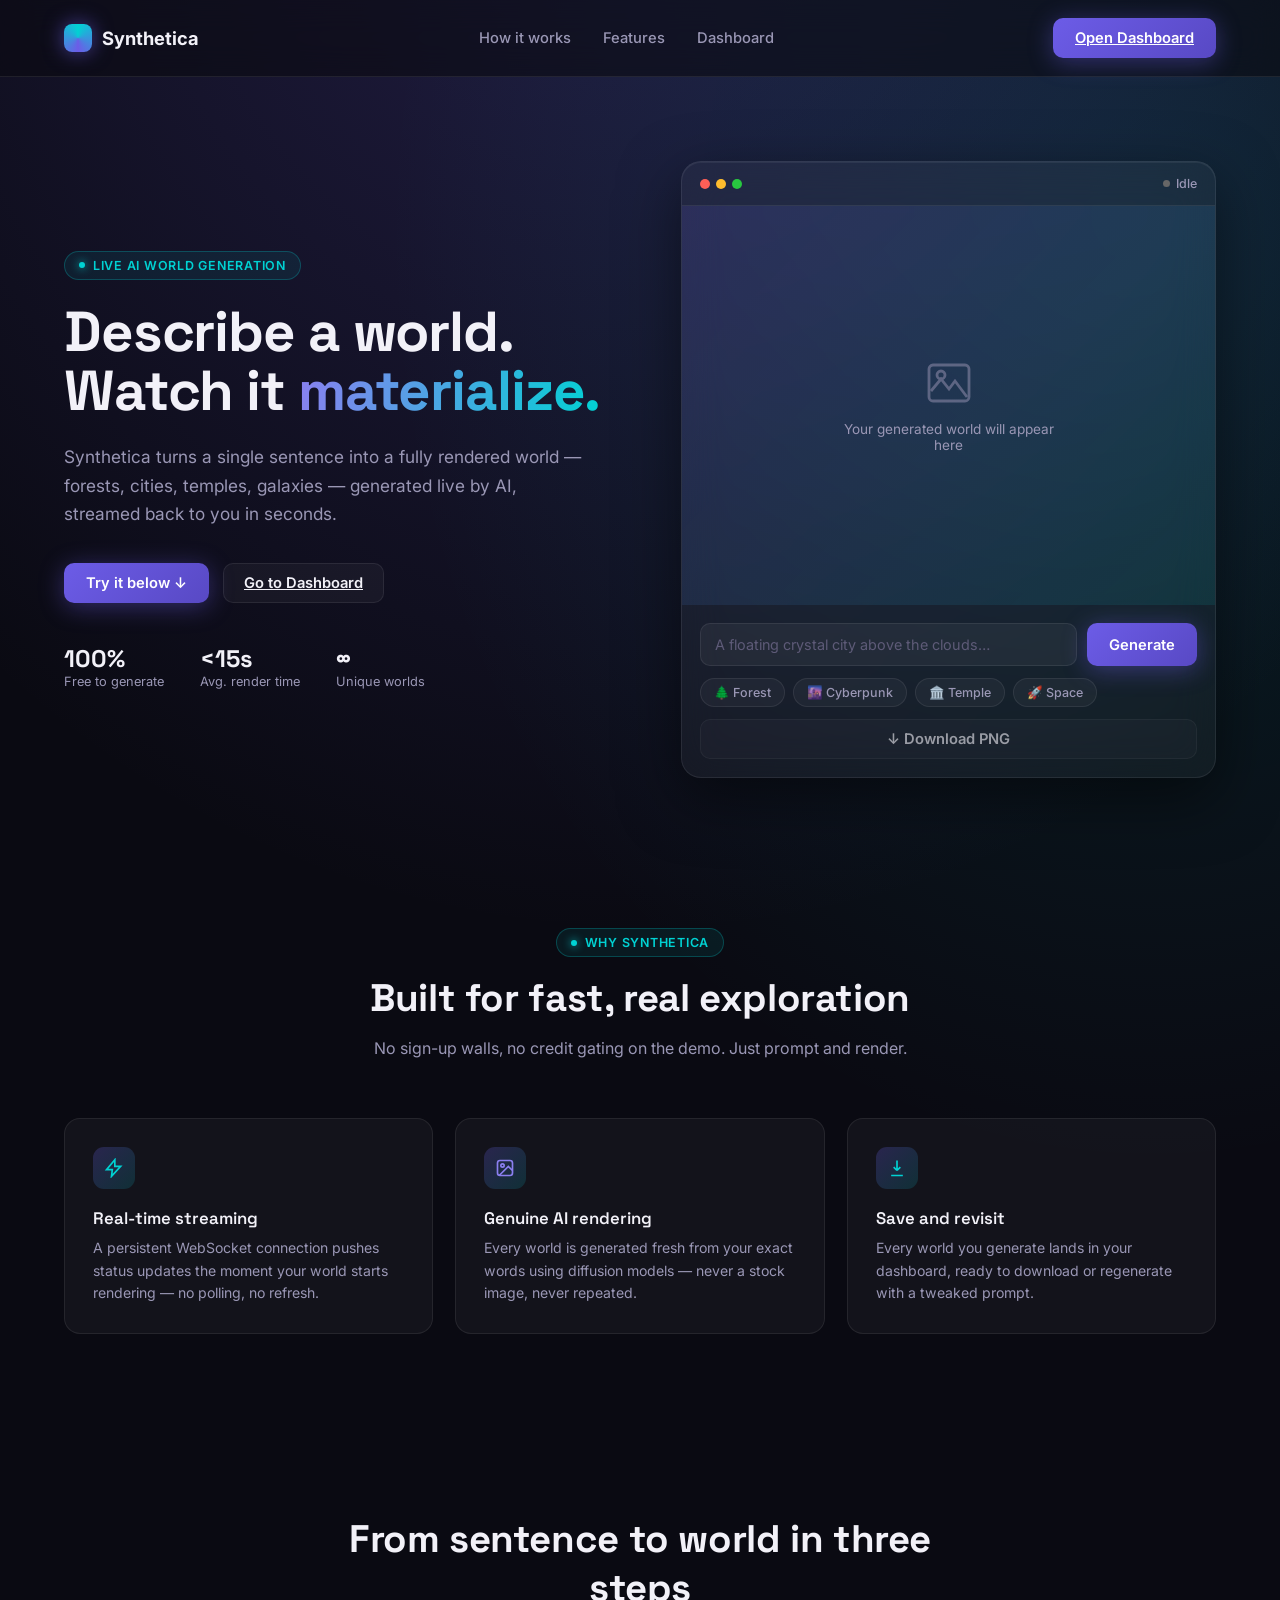
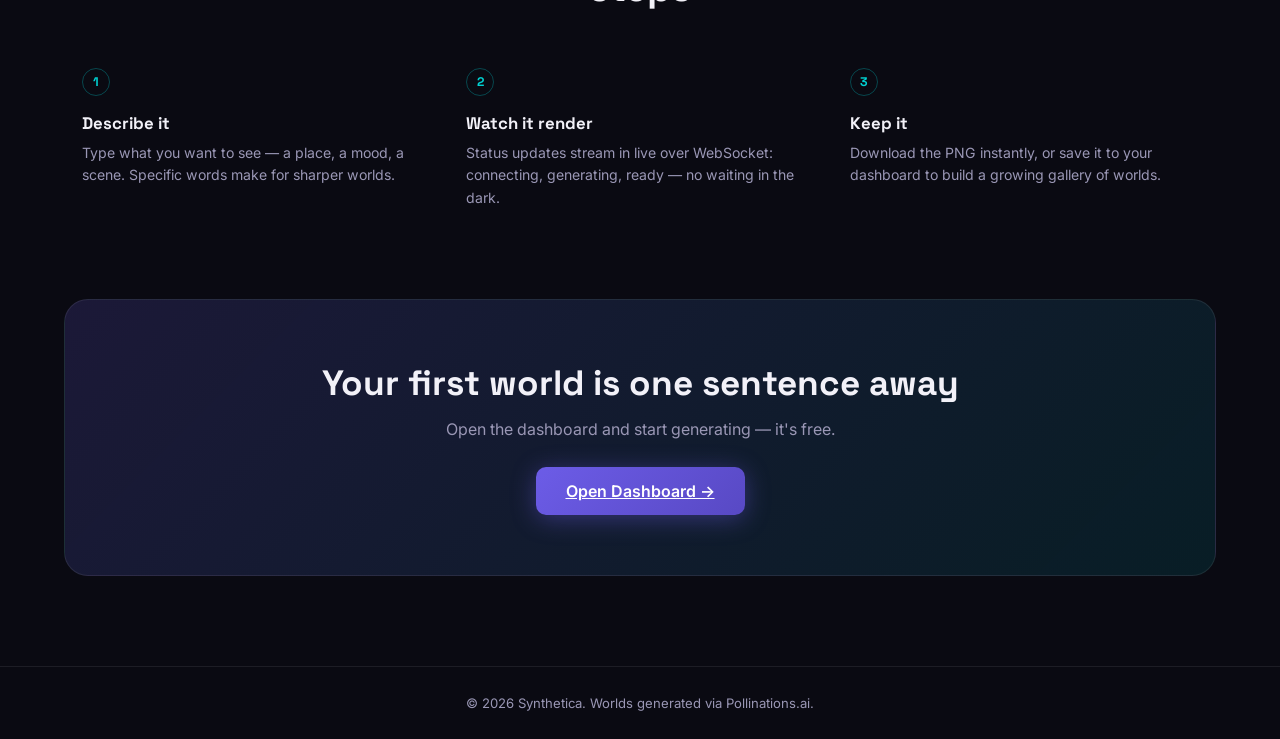
==== commit e1999c6e: "Synthetica MVP" ====
--- a/index.html
+++ b/index.html
@@ -1,321 +1,486 @@
 <!DOCTYPE html>
 <html lang="en">
 <head>
-    <meta charset="UTF-8" />
-    <meta name="viewport" content="width=device-width, initial-scale=1.0" />
-    <title>Synthetica 3.0 · AI World Generator</title>
-    <link href="https://fonts.googleapis.com/css2?family=Inter:wght@400;500;600;700;800;900&display=swap" rel="stylesheet" />
-    <link rel="stylesheet" href="https://cdnjs.cloudflare.com/ajax/libs/font-awesome/6.5.0/css/all.min.css" />
-    <link rel="stylesheet" href="static/css/style.css" />
+<meta charset="UTF-8" />
+<meta name="viewport" content="width=device-width, initial-scale=1.0" />
+<title>Synthetica — Generate Worlds From Words</title>
+<meta name="description" content="Synthetica turns a sentence into a living world. Type a prompt, watch it materialize." />
+<link rel="preconnect" href="https://fonts.googleapis.com">
+<link rel="preconnect" href="https://fonts.gstatic.com" crossorigin>
+<link href="https://fonts.googleapis.com/css2?family=Inter:wght@400;500;600;700;800&family=Space+Grotesk:wght@500;600;700&display=swap" rel="stylesheet">
+<style>
+  :root{
+    --bg: #0a0a12;
+    --bg-soft: #0f0f1a;
+    --purple: #6C5CE7;
+    --purple-soft: #8b7ff0;
+    --cyan: #00D2D3;
+    --text: #f2f1f8;
+    --text-dim: #9a97b5;
+    --border: rgba(255,255,255,0.08);
+    --glass: rgba(255,255,255,0.04);
+  }
+  *{box-sizing:border-box;margin:0;padding:0;}
+  html{scroll-behavior:smooth;}
+  body{
+    background: radial-gradient(ellipse 80% 50% at 50% -10%, rgba(108,92,231,0.25), transparent),
+                radial-gradient(ellipse 60% 40% at 90% 10%, rgba(0,210,211,0.12), transparent),
+                var(--bg);
+    color: var(--text);
+    font-family: 'Inter', sans-serif;
+    min-height: 100vh;
+    overflow-x: hidden;
+  }
+  .display{ font-family:'Space Grotesk', sans-serif; }
+
+  /* nav */
+  nav{
+    position: sticky; top:0; z-index:50;
+    display:flex; align-items:center; justify-content:space-between;
+    padding: 18px 5vw;
+    backdrop-filter: blur(16px);
+    background: rgba(10,10,18,0.6);
+    border-bottom: 1px solid var(--border);
+  }
+  .logo{ display:flex; align-items:center; gap:10px; font-weight:700; font-size:1.15rem; }
+  .logo-mark{
+    width:28px;height:28px;border-radius:8px;
+    background: conic-gradient(from 180deg, var(--purple), var(--cyan), var(--purple));
+    box-shadow: 0 0 20px rgba(108,92,231,0.6);
+  }
+  .nav-links{ display:flex; gap:32px; align-items:center; }
+  .nav-links a{ color: var(--text-dim); text-decoration:none; font-size:0.92rem; font-weight:500; transition: color .2s; }
+  .nav-links a:hover{ color: var(--text); }
+  .btn{
+    border:none; cursor:pointer; font-family:inherit; font-weight:600;
+    display:inline-flex; align-items:center; justify-content:center; gap:8px;
+    transition: transform .15s ease, box-shadow .2s ease, opacity .2s ease;
+  }
+  .btn:active{ transform: scale(0.97); }
+  .btn-primary{
+    background: linear-gradient(135deg, var(--purple), #5849c4);
+    color:#fff; padding:11px 22px; border-radius:10px; font-size:0.92rem;
+    box-shadow: 0 4px 24px rgba(108,92,231,0.4);
+  }
+  .btn-primary:hover{ box-shadow: 0 6px 30px rgba(108,92,231,0.6); transform: translateY(-1px); }
+  .btn-ghost{
+    background: var(--glass); border:1px solid var(--border); color:var(--text);
+    padding:10px 20px; border-radius:10px; font-size:0.92rem;
+  }
+  .btn-ghost:hover{ background: rgba(255,255,255,0.08); }
+  .btn:disabled{ opacity:0.6; cursor:not-allowed; transform:none !important; }
+
+  /* hero */
+  .hero{
+    display:grid; grid-template-columns: 1.05fr 1fr; gap:56px;
+    align-items:center;
+    padding: 84px 5vw 60px;
+    max-width: 1320px; margin: 0 auto;
+  }
+  .eyebrow{
+    display:inline-flex; align-items:center; gap:8px;
+    font-size:0.78rem; font-weight:600; letter-spacing:0.06em; text-transform:uppercase;
+    color: var(--cyan); background: rgba(0,210,211,0.08); border:1px solid rgba(0,210,211,0.25);
+    padding:6px 14px; border-radius:100px; margin-bottom:22px;
+  }
+  .eyebrow .dot{ width:6px;height:6px;border-radius:50%; background:var(--cyan); box-shadow:0 0 8px var(--cyan); animation: pulse 2s infinite; }
+  @keyframes pulse{ 0%,100%{opacity:1;} 50%{opacity:0.3;} }
+  h1{
+    font-family:'Space Grotesk', sans-serif;
+    font-size: clamp(2.4rem, 4.4vw, 3.8rem);
+    line-height: 1.06; font-weight:700; letter-spacing:-0.02em;
+    margin-bottom: 22px;
+  }
+  h1 .grad{
+    background: linear-gradient(100deg, var(--purple-soft), var(--cyan));
+    -webkit-background-clip: text; background-clip:text; color:transparent;
+  }
+  .hero p.lead{
+    font-size: 1.08rem; color: var(--text-dim); line-height:1.65; max-width: 520px; margin-bottom: 34px;
+  }
+  .hero-ctas{ display:flex; gap:14px; flex-wrap:wrap; margin-bottom: 40px; }
+  .hero-stats{ display:flex; gap:36px; }
+  .stat .num{ font-family:'Space Grotesk'; font-size:1.5rem; font-weight:700; }
+  .stat .label{ font-size:0.8rem; color:var(--text-dim); }
+
+  /* demo window */
+  .demo-card{
+    background: var(--glass);
+    border: 1px solid var(--border);
+    border-radius: 20px;
+    backdrop-filter: blur(20px);
+    box-shadow: 0 20px 60px rgba(0,0,0,0.5), inset 0 1px 0 rgba(255,255,255,0.06);
+    overflow: hidden;
+  }
+  .demo-header{
+    display:flex; align-items:center; justify-content:space-between;
+    padding: 14px 18px; border-bottom: 1px solid var(--border);
+  }
+  .demo-dots{ display:flex; gap:6px; }
+  .demo-dots span{ width:10px;height:10px;border-radius:50%; }
+  .demo-dots span:nth-child(1){ background:#ff5f57; }
+  .demo-dots span:nth-child(2){ background:#febc2e; }
+  .demo-dots span:nth-child(3){ background:#28c840; }
+  .demo-status{
+    font-size:0.78rem; color: var(--text-dim); display:flex; align-items:center; gap:6px; font-weight:500;
+  }
+  .status-led{ width:7px;height:7px;border-radius:50%; background:#666; transition: background .3s; }
+  .status-led.connected{ background: var(--cyan); box-shadow:0 0 8px var(--cyan); }
+  .status-led.generating{ background: var(--purple-soft); box-shadow:0 0 8px var(--purple-soft); animation: pulse 1s infinite; }
+  .status-led.ready{ background:#28c840; box-shadow:0 0 8px #28c840; }
+
+  .demo-viewport{
+    aspect-ratio: 4/3; position:relative;
+    background:
+      linear-gradient(135deg, rgba(108,92,231,0.15), rgba(0,210,211,0.1));
+    display:flex; align-items:center; justify-content:center;
+    overflow:hidden;
+  }
+  .demo-viewport img{ width:100%; height:100%; object-fit:cover; display:block; }
+  .demo-placeholder{ text-align:center; color: var(--text-dim); padding: 20px; }
+  .demo-placeholder svg{ opacity:0.5; margin-bottom:10px; }
+  .demo-placeholder p{ font-size:0.85rem; max-width:240px; margin:0 auto; }
+
+  .loading-overlay{
+    position:absolute; inset:0; display:none; flex-direction:column; align-items:center; justify-content:center; gap:14px;
+    background: rgba(10,10,18,0.55); backdrop-filter: blur(2px);
+  }
+  .loading-overlay.active{ display:flex; }
+  .spinner{
+    width:36px; height:36px; border-radius:50%;
+    border: 3px solid rgba(255,255,255,0.15); border-top-color: var(--cyan);
+    animation: spin 0.8s linear infinite;
+  }
+  @keyframes spin{ to{ transform: rotate(360deg); } }
+  .loading-overlay span{ font-size:0.85rem; color: var(--text); font-weight:500; }
+
+  .demo-controls{ padding: 18px; display:flex; flex-direction:column; gap:12px; }
+  .prompt-row{ display:flex; gap:10px; }
+  .prompt-row input{
+    flex:1; background: rgba(255,255,255,0.05); border:1px solid var(--border);
+    color: var(--text); padding: 12px 14px; border-radius: 10px; font-family:inherit; font-size:0.9rem;
+    outline:none; transition: border-color .2s;
+  }
+  .prompt-row input:focus{ border-color: var(--purple-soft); }
+  .prompt-row input::placeholder{ color: #5e5b78; }
+  .quick-chips{ display:flex; gap:8px; flex-wrap:wrap; }
+  .chip{
+    background: rgba(255,255,255,0.04); border:1px solid var(--border); color: var(--text-dim);
+    padding: 6px 13px; border-radius: 100px; font-size:0.78rem; cursor:pointer; font-family:inherit; font-weight:500;
+    transition: all .15s;
+  }
+  .chip:hover{ background: rgba(108,92,231,0.15); border-color: var(--purple-soft); color: var(--text); }
+  .demo-footer-btns{ display:flex; gap:10px; }
+  .demo-footer-btns .btn{ flex:1; }
+
+  /* features */
+  .section{ padding: 90px 5vw; max-width: 1320px; margin: 0 auto; }
+  .section-head{ text-align:center; max-width:600px; margin: 0 auto 56px; }
+  .section-head .eyebrow{ margin-bottom:16px; }
+  .section-head h2{ font-family:'Space Grotesk'; font-size: clamp(1.8rem, 3vw, 2.4rem); font-weight:700; margin-bottom:14px; letter-spacing:-0.01em; }
+  .section-head p{ color: var(--text-dim); font-size:1rem; line-height:1.6; }
+
+  .features-grid{ display:grid; grid-template-columns: repeat(3, 1fr); gap:22px; }
+  .feature-card{
+    background: var(--glass); border:1px solid var(--border); border-radius:16px;
+    padding: 28px; transition: transform .2s, border-color .2s;
+  }
+  .feature-card:hover{ transform: translateY(-4px); border-color: rgba(108,92,231,0.4); }
+  .feature-icon{
+    width:42px;height:42px;border-radius:11px; display:flex;align-items:center;justify-content:center;
+    background: linear-gradient(135deg, rgba(108,92,231,0.25), rgba(0,210,211,0.15));
+    margin-bottom:18px;
+  }
+  .feature-card h3{ font-family:'Space Grotesk'; font-size:1.05rem; margin-bottom:8px; font-weight:600; }
+  .feature-card p{ color: var(--text-dim); font-size:0.88rem; line-height:1.6; }
+
+  /* how it works */
+  .steps{ display:grid; grid-template-columns: repeat(3,1fr); gap:0; position:relative; }
+  .step{ text-align:left; padding: 0 18px; position:relative; }
+  .step-num{
+    font-family:'Space Grotesk'; font-size:0.78rem; font-weight:700; color: var(--cyan);
+    border:1px solid rgba(0,210,211,0.3); width:28px;height:28px;border-radius:50%;
+    display:flex;align-items:center;justify-content:center; margin-bottom:16px;
+  }
+  .step h3{ font-family:'Space Grotesk'; font-size:1.05rem; margin-bottom:8px; }
+  .step p{ color:var(--text-dim); font-size:0.88rem; line-height:1.6; }
+
+  /* cta */
+  .cta-band{
+    margin: 0 5vw 90px; padding: 60px 40px; text-align:center; border-radius:24px;
+    background: linear-gradient(135deg, rgba(108,92,231,0.18), rgba(0,210,211,0.1));
+    border:1px solid var(--border); position:relative; overflow:hidden;
+  }
+  .cta-band h2{ font-family:'Space Grotesk'; font-size: clamp(1.6rem, 3vw, 2.2rem); margin-bottom:14px; font-weight:700; }
+  .cta-band p{ color: var(--text-dim); margin-bottom:28px; }
+  .cta-band .btn-primary{ padding:14px 30px; font-size:1rem; }
+
+  footer{
+    border-top: 1px solid var(--border); padding: 28px 5vw; text-align:center;
+    color: var(--text-dim); font-size:0.82rem;
+  }
+
+  @media (max-width: 980px){
+    .hero{ grid-template-columns: 1fr; padding-top: 50px; }
+    .features-grid{ grid-template-columns: 1fr; }
+    .steps{ grid-template-columns: 1fr; gap:28px; }
+    .nav-links{ display:none; }
+    .hero-stats{ flex-wrap:wrap; gap:24px; }
+  }
+</style>
 </head>
 <body>
 
-<!-- ===== PARTICLES ===== -->
-<div id="particles-js"></div>
-
-<!-- ===== NAVBAR ===== -->
-<nav class="navbar" id="navbar">
-    <div class="container">
-        <a href="#" class="logo"><i class="fas fa-cube"></i> SYNTHETICA</a>
-        <div class="nav-links">
-            <a href="#hero">Home</a>
-            <a href="#features">Features</a>
-            <a href="#pricing">Pricing</a>
-            <div class="websocket-badge" id="wsBadge">
-                <i class="fas fa-circle"></i>
-                <span>WebSocket</span>
-                <span class="status live">LIVE</span>
-            </div>
-            <a href="dashboard.html" class="btn btn-primary btn-sm">
-                <i class="fas fa-rocket"></i> Launch App
-            </a>
-        </div>
-        <div class="hamburger" id="hamburger">
-            <span></span><span></span><span></span>
-        </div>
-    </div>
+<nav>
+  <div class="logo"><div class="logo-mark"></div> Synthetica</div>
+  <div class="nav-links">
+    <a href="#how">How it works</a>
+    <a href="#features">Features</a>
+    <a href="dashboard.html">Dashboard</a>
+  </div>
+  <a href="dashboard.html" class="btn btn-primary">Open Dashboard</a>
 </nav>
 
-<!-- ===== HERO ===== -->
-<section class="hero" id="hero">
-    <div class="container">
-        <div class="hero-grid">
-            <div class="hero-content">
-                <div class="badge">
-                    <i class="fas fa-bolt"></i> AI WORLD GENERATION 3.0
-                </div>
-                <h1>
-                    Generate<br />
-                    <span class="gradient-text">Interactive</span><br />
-                    Worlds in<br />
-                    <span class="gradient-text">Real Time</span>
-                </h1>
-                <div class="hero-status">
-                    <div class="status-indicator">
-                        <i class="fas fa-circle"></i>
-                        <span>WebSocket Connection</span>
-                        <span class="status-badge live">LIVE</span>
-                    </div>
-                </div>
-                <p class="hero-desc">
-                    Synthetica uses advanced AI to generate, compress and stream
-                    fully interactive 3D worlds in real-time.
-                    <span class="highlight">128× compression</span> ·
-                    <span class="highlight">19.1× faster</span> ·
-                    <span class="highlight">11 FPS</span>
-                </p>
-                <div class="hero-actions">
-                    <a href="dashboard.html" class="btn btn-primary btn-lg">
-                        <i class="fas fa-play"></i> Start Creating
-                    </a>
-                    <a href="#features" class="btn btn-outline btn-lg">
-                        <i class="fas fa-video"></i> See Features
-                    </a>
-                </div>
-            </div>
-            <div class="hero-visual">
-                <div class="demo-window">
-                    <div class="demo-header">
-                        <span class="dot red"></span>
-                        <span class="dot yellow"></span>
-                        <span class="dot green"></span>
-                        <span class="demo-title">LIVE WORLD DEMO</span>
-                        <span class="demo-badge"><i class="fas fa-circle"></i> 11 FPS</span>
-                        <span class="demo-badge"><i class="fas fa-expand"></i> 1920×1080</span>
-                    </div>
-                    <div class="demo-content">
-                        <div class="world-preview">
-                            <div class="preview-scene" id="previewScene">
-                                <div class="world-overlay">
-                                    <div class="world-info">
-                                        <span class="world-name" id="worldName">Tokyo_2077</span>
-                                        <span class="world-controls">
-                                            <i class="fas fa-arrows-alt" title="Pan"></i>
-                                            <i class="fas fa-rotate" title="Rotate"></i>
-                                            <i class="fas fa-search-plus" title="Zoom"></i>
-                                        </span>
-                                    </div>
-                                    <div class="world-tags" id="worldTags">
-                                        <span class="tag">Cyberpunk</span>
-                                        <span class="tag">Neon</span>
-                                        <span class="tag">Rain</span>
-                                        <span class="tag">Holographic</span>
-                                    </div>
-                                    <div class="world-actions">
-                                        <button class="world-btn" onclick="generateWorld()">
-                                            <i class="fas fa-sync-alt"></i> Regenerate World
-                                        </button>
-                                        <button class="download-btn" id="downloadBtn" onclick="downloadWorld()" style="display:none;">
-                                            <i class="fas fa-download"></i> Download
-                                        </button>
-                                    </div>
-                                    <div class="world-watermark">
-                                        <span id="worldMood">Floating Islands</span>
-                                        <span id="worldStyle">AI Cityscape</span>
-                                    </div>
-                                </div>
-                            </div>
-                            <div class="preview-overlay">
-                                <span class="live-badge" id="liveBadge">
-                                    <i class="fas fa-circle"></i> LIVE
-                                </span>
-                            </div>
-                            <div class="generation-progress">
-                                <div class="bar" id="progressBar"></div>
-                            </div>
-                            <div class="generation-stage" id="generationStage">🧠 Generating...</div>
-                        </div>
-                    </div>
-                    <!-- Result Card -->
-                    <div id="resultCard" style="display:none;" class="result-card">
-                        <div style="display:flex; align-items:center; gap:12px; margin-bottom:16px;">
-                            <span class="result-badge"><i class="fas fa-check-circle"></i> Generated!</span>
-                            <span style="color:var(--text-muted); font-size:0.8rem;" id="resultTime"></span>
-                        </div>
-                        <div style="display:grid; grid-template-columns:1fr 1fr; gap:16px;">
-                            <div class="info-item">
-                                <div class="label">World Name</div>
-                                <div class="value" id="resultName">Tokyo_2077</div>
-                            </div>
-                            <div class="info-item">
-                                <div class="label">Style</div>
-                                <div class="value" id="resultStyle">Cyberpunk</div>
-                            </div>
-                            <div class="info-item">
-                                <div class="label">Tags</div>
-                                <div class="value" id="resultTags">Neon · Rain</div>
-                            </div>
-                            <div class="info-item">
-                                <div class="label">Status</div>
-                                <div class="value" style="color:#28C840;">✅ Ready</div>
-                            </div>
-                        </div>
-                    </div>
-                </div>
-            </div>
-        </div>
-    </div>
+<section class="hero">
+  <div>
+    <div class="eyebrow"><span class="dot"></span> Live AI world generation</div>
+    <h1>Describe a world.<br>Watch it <span class="grad">materialize.</span></h1>
+    <p class="lead">Synthetica turns a single sentence into a fully rendered world — forests, cities, temples, galaxies — generated live by AI, streamed back to you in seconds.</p>
+    <div class="hero-ctas">
+      <button class="btn btn-primary" onclick="document.getElementById('promptInput').focus()">Try it below ↓</button>
+      <a href="dashboard.html" class="btn btn-ghost">Go to Dashboard</a>
+    </div>
+    <div class="hero-stats">
+      <div class="stat"><div class="num">100%</div><div class="label">Free to generate</div></div>
+      <div class="stat"><div class="num">&lt;15s</div><div class="label">Avg. render time</div></div>
+      <div class="stat"><div class="num">∞</div><div class="label">Unique worlds</div></div>
+    </div>
+  </div>
+
+  <div class="demo-card">
+    <div class="demo-header">
+      <div class="demo-dots"><span></span><span></span><span></span></div>
+      <div class="demo-status"><div class="status-led" id="statusLed"></div><span id="statusText">Idle</span></div>
+    </div>
+    <div class="demo-viewport" id="viewport">
+      <div class="demo-placeholder" id="placeholder">
+        <svg width="48" height="48" viewBox="0 0 24 24" fill="none" stroke="currentColor" stroke-width="1.4"><path d="M3 16l5-6 4 5 3-4 6 8"/><circle cx="8" cy="8" r="2"/><rect x="2" y="3" width="20" height="18" rx="2"/></svg>
+        <p>Your generated world will appear here</p>
+      </div>
+      <img id="resultImg" style="display:none;" alt="Generated world" />
+      <div class="loading-overlay" id="loadingOverlay">
+        <div class="spinner"></div>
+        <span id="loadingText">Generating world…</span>
+      </div>
+    </div>
+    <div class="demo-controls">
+      <div class="prompt-row">
+        <input type="text" id="promptInput" placeholder="A floating crystal city above the clouds…" />
+        <button class="btn btn-primary" id="generateBtn" onclick="generateWorld()">Generate</button>
+      </div>
+      <div class="quick-chips">
+        <button class="chip" onclick="setPrompt('A misty enchanted forest with glowing mushrooms')">🌲 Forest</button>
+        <button class="chip" onclick="setPrompt('A neon-lit cyberpunk city street at night, rain-soaked')">🌆 Cyberpunk</button>
+        <button class="chip" onclick="setPrompt('An ancient overgrown temple deep in the jungle')">🏛️ Temple</button>
+        <button class="chip" onclick="setPrompt('A vast alien planet surface under twin moons')">🚀 Space</button>
+      </div>
+      <div class="demo-footer-btns">
+        <button class="btn btn-ghost" id="downloadBtn" onclick="downloadImage()" disabled>↓ Download PNG</button>
+      </div>
+    </div>
+  </div>
 </section>
 
-<!-- ===== STATS ===== -->
-<section class="stats" id="stats">
-    <div class="container">
-        <div class="stats-grid">
-            <div class="stat-card">
-                <div class="stat-number" data-count="128">0</div>
-                <span class="stat-label">× Compression</span>
-                <p class="stat-desc">Smaller files, bigger possibilities</p>
-            </div>
-            <div class="stat-card">
-                <div class="stat-number" data-count="19.1">0</div>
-                <span class="stat-label">× Faster Generation</span>
-                <p class="stat-desc">Unprecedented real-time speed</p>
-            </div>
-            <div class="stat-card">
-                <div class="stat-number" data-count="11">0</div>
-                <span class="stat-label">FPS Live Performance</span>
-                <p class="stat-desc">Smooth interactive streaming</p>
-            </div>
-        </div>
-    </div>
+<section class="section" id="features">
+  <div class="section-head">
+    <div class="eyebrow" style="margin:0 auto 16px;width:fit-content;"><span class="dot"></span> Why Synthetica</div>
+    <h2>Built for fast, real exploration</h2>
+    <p>No sign-up walls, no credit gating on the demo. Just prompt and render.</p>
+  </div>
+  <div class="features-grid">
+    <div class="feature-card">
+      <div class="feature-icon"><svg width="20" height="20" viewBox="0 0 24 24" fill="none" stroke="#00D2D3" stroke-width="2"><path d="M13 2L3 14h7l-1 8 11-12h-7z"/></svg></div>
+      <h3>Real-time streaming</h3>
+      <p>A persistent WebSocket connection pushes status updates the moment your world starts rendering — no polling, no refresh.</p>
+    </div>
+    <div class="feature-card">
+      <div class="feature-icon"><svg width="20" height="20" viewBox="0 0 24 24" fill="none" stroke="#8b7ff0" stroke-width="2"><rect x="3" y="3" width="18" height="18" rx="3"/><circle cx="9" cy="9" r="2"/><path d="M21 15l-5-5L5 21"/></svg></div>
+      <h3>Genuine AI rendering</h3>
+      <p>Every world is generated fresh from your exact words using diffusion models — never a stock image, never repeated.</p>
+    </div>
+    <div class="feature-card">
+      <div class="feature-icon"><svg width="20" height="20" viewBox="0 0 24 24" fill="none" stroke="#00D2D3" stroke-width="2"><path d="M12 3v12m0 0l-4-4m4 4l4-4M5 21h14"/></svg></div>
+      <h3>Save and revisit</h3>
+      <p>Every world you generate lands in your dashboard, ready to download or regenerate with a tweaked prompt.</p>
+    </div>
+  </div>
 </section>
 
-<!-- ===== FEATURES ===== -->
-<section class="features" id="features">
-    <div class="container">
-        <div class="section-header">
-            <span class="section-tag">Features</span>
-            <h2>Built for the Future of <span class="gradient-text">Interactive Worlds</span></h2>
-        </div>
-        <div class="features-grid">
-            <div class="feature-card">
-                <div class="feature-icon">🧠</div>
-                <h3>AI-Powered Generation</h3>
-                <p>State-of-the-art models create rich 3D worlds from simple prompts.</p>
-            </div>
-            <div class="feature-card">
-                <div class="feature-icon">⚡</div>
-                <h3>Real-Time Streaming</h3>
-                <p>WebSocket-powered delivery at 11 FPS for instant interaction.</p>
-            </div>
-            <div class="feature-card">
-                <div class="feature-icon">📦</div>
-                <h3>128× Compression</h3>
-                <p>19.1× faster inference with no quality loss.</p>
-            </div>
-            <div class="feature-card">
-                <div class="feature-icon">🎨</div>
-                <h3>AI Image Generation</h3>
-                <p>Real images from text prompts using Pollinations.ai.</p>
-            </div>
-        </div>
-    </div>
+<section class="section" id="how">
+  <div class="section-head">
+    <h2>From sentence to world in three steps</h2>
+  </div>
+  <div class="steps">
+    <div class="step">
+      <div class="step-num">1</div>
+      <h3>Describe it</h3>
+      <p>Type what you want to see — a place, a mood, a scene. Specific words make for sharper worlds.</p>
+    </div>
+    <div class="step">
+      <div class="step-num">2</div>
+      <h3>Watch it render</h3>
+      <p>Status updates stream in live over WebSocket: connecting, generating, ready — no waiting in the dark.</p>
+    </div>
+    <div class="step">
+      <div class="step-num">3</div>
+      <h3>Keep it</h3>
+      <p>Download the PNG instantly, or save it to your dashboard to build a growing gallery of worlds.</p>
+    </div>
+  </div>
 </section>
 
-<!-- ===== PRICING ===== -->
-<section class="pricing" id="pricing">
-    <div class="container">
-        <div class="section-header">
-            <span class="section-tag">Pricing</span>
-            <h2>Start Building <span class="gradient-text">For Free</span></h2>
-        </div>
-        <div class="pricing-grid">
-            <div class="pricing-card">
-                <div class="pricing-header"><h4>Free</h4><p>Explore & create</p></div>
-                <div class="pricing-price">$0 <span>/ month</span></div>
-                <ul>
-                    <li><i class="fas fa-check"></i> 4 worlds/month</li>
-                    <li><i class="fas fa-check"></i> Text prompts</li>
-                    <li><i class="fas fa-check"></i> 60s exploration</li>
-                    <li><i class="fas fa-xmark"></i> No export</li>
-                </ul>
-                <a href="dashboard.html" class="btn btn-outline">Get Started</a>
-            </div>
-            <div class="pricing-card popular">
-                <div class="popular-badge">Most Popular</div>
-                <div class="pricing-header"><h4>Pro</h4><p>For serious creators</p></div>
-                <div class="pricing-price">$20 <span>/ month</span></div>
-                <ul>
-                    <li><i class="fas fa-check"></i> 25 worlds/month</li>
-                    <li><i class="fas fa-check"></i> Image + 3D upload</li>
-                    <li><i class="fas fa-check"></i> 5 min exploration</li>
-                    <li><i class="fas fa-check"></i> Unity export</li>
-                </ul>
-                <a href="dashboard.html" class="btn btn-primary">Start Pro</a>
-            </div>
-            <div class="pricing-card">
-                <div class="pricing-header"><h4>Studio</h4><p>For teams</p></div>
-                <div class="pricing-price">$95 <span>/ month</span></div>
-                <ul>
-                    <li><i class="fas fa-check"></i> 75 worlds/month</li>
-                    <li><i class="fas fa-check"></i> Full 3D editing</li>
-                    <li><i class="fas fa-check"></i> Unlimited exploration</li>
-                    <li><i class="fas fa-check"></i> All exports</li>
-                </ul>
-                <a href="contact.html" class="btn btn-outline">Contact Sales</a>
-            </div>
-        </div>
-    </div>
-</section>
-
-<!-- ===== CTA ===== -->
-<section class="cta">
-    <div class="container">
-        <div class="cta-box">
-            <h2>Ready to Build <span class="gradient-text">Interactive Worlds?</span></h2>
-            <p>Join the next generation of world builders.</p>
-            <form id="subscribeForm">
-                <input type="email" placeholder="Enter your email" required />
-                <button type="submit" class="btn btn-primary">
-                    <i class="fas fa-arrow-right"></i> Get Early Access
-                </button>
-            </form>
-        </div>
-    </div>
-</section>
-
-<!-- ===== FOOTER ===== -->
-<footer class="footer">
-    <div class="container">
-        <div class="footer-grid">
-            <div class="footer-brand">
-                <a href="#" class="logo"><i class="fas fa-cube"></i> SYNTHETICA</a>
-                <p>AI World Generation Platform</p>
-                <p style="font-size:0.8rem; color:var(--text-muted); margin-top:8px;">
-                    <span id="liveStatus">🟢 All systems operational</span>
-                </p>
-            </div>
-            <div class="footer-links"><h5>Product</h5><a href="#features">Features</a><a href="#pricing">Pricing</a></div>
-            <div class="footer-links"><h5>Company</h5><a href="about.html">About</a><a href="contact.html">Contact</a></div>
-            <div class="footer-links"><h5>Support</h5><a href="contact.html">API</a><a href="contact.html">Docs</a></div>
-        </div>
-        <div class="footer-bottom"><p>&copy; 2026 Synthetica. Built with 128× compression.</p></div>
-    </div>
+<div class="cta-band">
+  <h2>Your first world is one sentence away</h2>
+  <p>Open the dashboard and start generating — it's free.</p>
+  <a href="dashboard.html" class="btn btn-primary">Open Dashboard →</a>
+</div>
+
+<footer>
+  © 2026 Synthetica. Worlds generated via Pollinations.ai.
 </footer>
 
-<script src="static/js/main.js"></script>
-<script src="static/js/websocket.js"></script>
-<script src="static/js/world_controls.js"></script>
-
-<!-- ===== PARTICLES SCRIPT ===== -->
 <script>
-// Floating particles
-document.addEventListener('DOMContentLoaded', function() {
-    for (let i = 0; i < 30; i++) {
-        const particle = document.createElement('div');
-        particle.className = 'particle';
-        const size = Math.random() * 6 + 2;
-        particle.style.width = size + 'px';
-        particle.style.height = size + 'px';
-        particle.style.left = Math.random() * 100 + '%';
-        particle.style.top = Math.random() * 100 + '%';
-        particle.style.animationDuration = (Math.random() * 20 + 15) + 's';
-        particle.style.animationDelay = (Math.random() * 10) + 's';
-        particle.style.background = `radial-gradient(circle, ${['#6C5CE7', '#00D2D3', '#FF6B6B', '#FFB84D'][Math.floor(Math.random() * 4)]}, transparent)`;
-        document.body.appendChild(particle);
+  // ====== CONFIG ======
+  // Set this to your deployed backend URL (Railway) once deployed.
+  // For local testing, leave as-is to use the local FastAPI server.
+  const BACKEND_HTTP = window.SYNTHETICA_BACKEND || "http://localhost:8000";
+  const BACKEND_WS = BACKEND_HTTP.replace("https://", "wss://").replace("http://", "ws://");
+
+  let ws = null;
+  let currentImageUrl = null;
+
+  function setPrompt(text){
+    document.getElementById('promptInput').value = text;
+    document.getElementById('promptInput').focus();
+  }
+
+  function setStatus(state, text){
+    const led = document.getElementById('statusLed');
+    const label = document.getElementById('statusText');
+    led.className = 'status-led' + (state ? ' ' + state : '');
+    label.textContent = text;
+  }
+
+  function connectWS(){
+    return new Promise((resolve, reject) => {
+      try{
+        ws = new WebSocket(BACKEND_WS + "/ws");
+        ws.onopen = () => { setStatus('connected', 'Connected'); resolve(ws); };
+        ws.onerror = () => { reject(new Error('ws error')); };
+        ws.onclose = () => { setStatus('', 'Idle'); };
+      }catch(e){ reject(e); }
+    });
+  }
+
+  async function generateWorld(){
+    const promptInput = document.getElementById('promptInput');
+    const prompt = promptInput.value.trim();
+    if(!prompt){ promptInput.focus(); return; }
+
+    const btn = document.getElementById('generateBtn');
+    const overlay = document.getElementById('loadingOverlay');
+    const loadingText = document.getElementById('loadingText');
+    const placeholder = document.getElementById('placeholder');
+    const resultImg = document.getElementById('resultImg');
+    const downloadBtn = document.getElementById('downloadBtn');
+
+    btn.disabled = true;
+    btn.textContent = 'Generating…';
+    overlay.classList.add('active');
+    placeholder.style.display = 'none';
+    downloadBtn.disabled = true;
+
+    try{
+      if(!ws || ws.readyState !== 1){
+        setStatus('generating', 'Connecting…');
+        await connectWS();
+      }
+
+      setStatus('generating', 'Generating…');
+      loadingText.textContent = 'Generating world…';
+
+      ws.onmessage = (event) => {
+        const data = JSON.parse(event.data);
+        if(data.status === 'generating'){
+          setStatus('generating', 'Generating…');
+        } else if(data.status === 'ready'){
+          setStatus('ready', 'Ready');
+          resultImg.src = data.image_url;
+          resultImg.onload = () => {
+            resultImg.style.display = 'block';
+            overlay.classList.remove('active');
+            currentImageUrl = data.image_url;
+            downloadBtn.disabled = false;
+            btn.disabled = false;
+            btn.textContent = 'Generate';
+          };
+        } else if(data.status === 'error'){
+          setStatus('', 'Error');
+          loadingText.textContent = data.message || 'Something went wrong';
+          setTimeout(() => { overlay.classList.remove('active'); }, 1800);
+          btn.disabled = false;
+          btn.textContent = 'Generate';
+        }
+      };
+
+      ws.send(JSON.stringify({ prompt }));
+
+    }catch(err){
+      // Fallback: hit Pollinations directly if backend/WS unavailable
+      console.warn('WS unavailable, using direct fallback:', err);
+      loadingText.textContent = 'Generating world…';
+      const seed = Math.floor(Math.random()*100000);
+      const url = `https://image.pollinations.ai/prompt/${encodeURIComponent(prompt + ', cinematic, highly detailed, digital art')}?width=768&height=576&seed=${seed}&nologo=true`;
+      resultImg.src = url;
+      resultImg.onload = () => {
+        resultImg.style.display = 'block';
+        overlay.classList.remove('active');
+        currentImageUrl = url;
+        downloadBtn.disabled = false;
+        setStatus('ready', 'Ready (direct)');
+        btn.disabled = false;
+        btn.textContent = 'Generate';
+      };
+      resultImg.onerror = () => {
+        loadingText.textContent = 'Generation failed. Try again.';
+        setTimeout(()=>overlay.classList.remove('active'), 1800);
+        btn.disabled = false;
+        btn.textContent = 'Generate';
+      };
     }
-});
+  }
+
+  async function downloadImage(){
+    if(!currentImageUrl) return;
+    try{
+      const response = await fetch(currentImageUrl, { mode: 'cors' });
+      const blob = await response.blob();
+      const url = URL.createObjectURL(blob);
+      const a = document.createElement('a');
+      a.href = url;
+      a.download = `synthetica-world-${Date.now()}.png`;
+      document.body.appendChild(a);
+      a.click();
+      a.remove();
+      URL.revokeObjectURL(url);
+    }catch(e){
+      window.open(currentImageUrl, '_blank');
+    }
+  }
+
+  // Attempt initial connection in background (non-blocking)
+  connectWS().catch(() => setStatus('', 'Idle'));
 </script>
 
 </body>
-</html>+</html>
